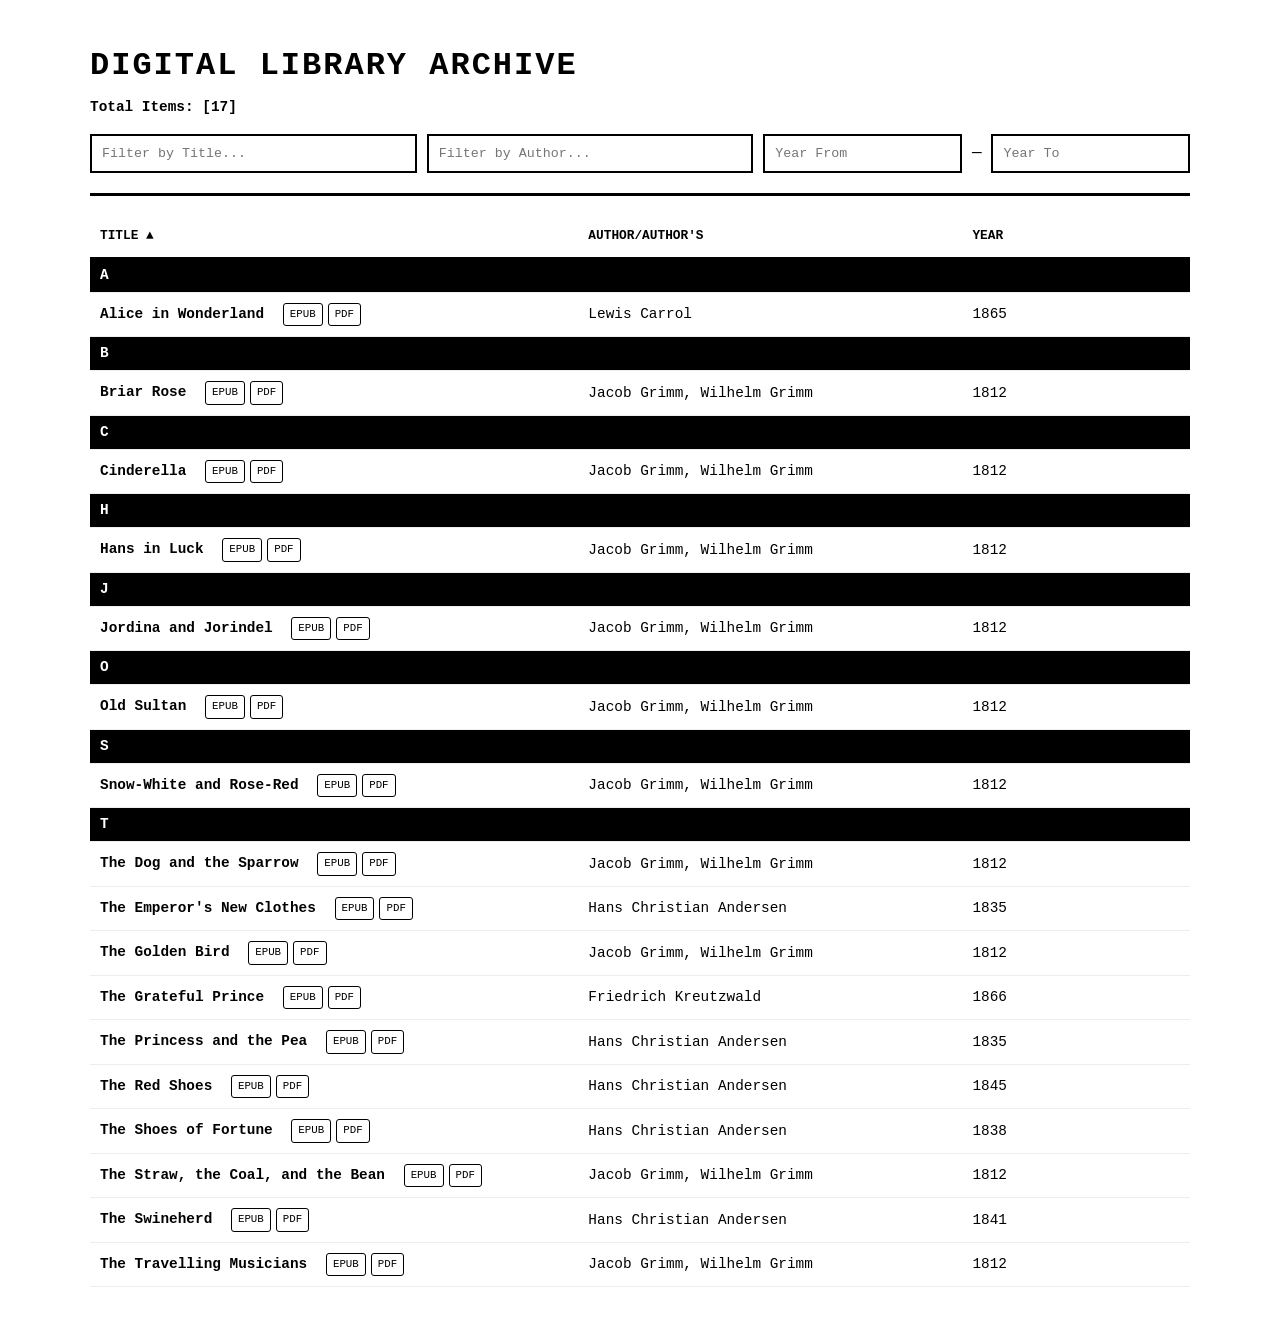
==== index.html @ 60c8f0a9 "Another fix." ====
<!DOCTYPE html>
<html lang="en">
<head>
    <meta charset="UTF-8">
    <meta name="viewport" content="width=device-width, initial-scale=1.0">
    <title>Digital Library Archive</title>
    <link rel="manifest" href="manifest.json">
    <style>
        :root { --bg: #ffffff; --text: #000000; --accent: #f4f4f4; }
        body { background: var(--bg); color: var(--text); font-family: "Courier New", Courier, monospace; margin: 20px auto; max-width: 1100px; padding: 20px; line-height: 1.6; }
        
        .header { border-bottom: 3px solid #000; padding-bottom: 20px; margin-bottom: 20px; }
        h1 { margin: 0; text-transform: uppercase; letter-spacing: 2px; }
        .stats { font-weight: bold; margin-top: 5px; font-size: 0.9em; }

        .search-panel { display: flex; flex-wrap: wrap; gap: 10px; margin-top: 15px; }
        .search-panel input { padding: 10px; border: 2px solid #000; font-family: inherit; outline: none; flex: 1 1 200px; box-sizing: border-box; }
        .year-range { display: flex; align-items: center; gap: 10px; flex: 1 1 300px; }
        .year-range input { min-width: 80px; flex: 1; }

        .table-container { width: 100%; overflow-x: auto; margin-top: 20px; }
        table { width: 100%; min-width: 600px; border-collapse: collapse; table-layout: fixed; }
        th { text-align: left; border-bottom: 2px solid #000; padding: 10px; font-size: 0.8em; background: #fff; position: sticky; top: 0; user-select: none; }
        td { padding: 10px; border-bottom: 1px solid #eee; font-size: 0.9em; overflow: hidden; text-overflow: ellipsis; white-space: nowrap; }
        
        .col-title  { width: 45%; cursor: pointer; }
        .col-author { width: 35%; }
        .col-year   { width: 20%; cursor: pointer; }

        .col-title:hover, .col-year:hover { background: #f0f0f0; }
        .letter-divider { background: #000; color: #fff; padding: 5px 10px; font-weight: bold; }
        a { color: #000; text-decoration: none; font-weight: bold; }
        a:hover { background: #000; color: #fff; }

        .format-links { display: inline-flex; gap: 5px; margin-left: 10px; vertical-align: middle; }
        .format-links a { font-size: 0.75em; padding: 2px 6px; border: 1px solid #000; border-radius: 3px; font-weight: normal; color: #000; text-decoration: none; }
        .format-links a:hover { background: #000; color: #fff; }

        @media (max-width: 600px) {
            .search-panel { flex-direction: column; }
            .year-range { width: 100%; }
            body { padding: 10px; }
        }
    </style>
</head>
<body>

    <div class="header">
        <h1>Digital Library Archive</h1>
        <div class="stats">Total Items: [<span id="book-count">0</span>]</div>
        
        <div class="search-panel">
            <input type="search" id="searchTitle"  oninput="debounceSearch()" placeholder="Filter by Title...">
            <input type="search" id="searchAuthor" oninput="debounceSearch()" placeholder="Filter by Author...">
            <div class="year-range">
                <input type="text" id="yearFrom" oninput="debounceSearch()" placeholder="Year From">
                <span>—</span>
                <input type="text" id="yearTo"   oninput="debounceSearch()" placeholder="Year To">
            </div>
        </div>
    </div>

    <div class="table-container">
        <table>
            <thead>
                <tr>
                    <th class="col-title"  id="th-title" onclick="sortBy('title')">TITLE</th>
                    <th class="col-author">AUTHOR/AUTHOR'S</th>
                    <th class="col-year"   id="th-year"  onclick="sortBy('year')">YEAR</th>
                </tr>
            </thead>
            <tbody id="library-body"></tbody>
        </table>
    </div>

    <script>
        let archiveData   = [];
        let currentSort   = '';
        let sortAscending = true;
        let searchTimeout = null;
        const DOM = {};

        window.addEventListener('DOMContentLoaded', () => {
            DOM.searchTitle  = document.getElementById('searchTitle');
            DOM.searchAuthor = document.getElementById('searchAuthor');
            DOM.yearFrom     = document.getElementById('yearFrom');
            DOM.yearTo       = document.getElementById('yearTo');
            DOM.tbody        = document.getElementById('library-body');
            DOM.countStr     = document.getElementById('book-count');
            DOM.titleHeader  = document.getElementById('th-title');
            DOM.yearHeader   = document.getElementById('th-year');
        });

        function parseYear(yearStr) {
            if (!yearStr || yearStr === 'N/A') return 999999;
            const isBC = yearStr.toUpperCase().includes('BC');
            const num  = parseInt(yearStr.replace(/[^0-9]/g, ''));
            if (isNaN(num)) return 999999;
            return isBC ? -num : num;
        }

        function debounceSearch() {
            clearTimeout(searchTimeout);
            searchTimeout = setTimeout(render, 300);
        }

        function updateHeaders() {
            DOM.titleHeader.innerText = 'TITLE';
            DOM.yearHeader.innerText  = 'YEAR';
            const arrow = sortAscending ? ' ▲' : ' ▼';
            if (currentSort === 'title') DOM.titleHeader.innerText = 'TITLE' + arrow;
            if (currentSort === 'year')  DOM.yearHeader.innerText  = 'YEAR'  + arrow;
        }

        function sortBy(field) {
            if (currentSort === field) sortAscending = !sortAscending;
            else { currentSort = field; sortAscending = true; }
            archiveData.sort((a, b) => {
                if (field === 'year') {
                    if (a._yNum === 999999) return 1;
                    if (b._yNum === 999999) return -1;
                    return sortAscending ? a._yNum - b._yNum : b._yNum - a._yNum;
                }
                if (a._tUpper < b._tUpper) return sortAscending ? -1 : 1;
                if (a._tUpper > b._tUpper) return sortAscending ?  1 : -1;
                return 0;
            });
            updateHeaders();
            render();
        }

        function render() {
            const titleTerm  = DOM.searchTitle.value.toUpperCase();
            const authorTerm = DOM.searchAuthor.value.toUpperCase();
            const yearFromStr = DOM.yearFrom.value.trim();
            const yearToStr   = DOM.yearTo.value.trim();
            const minYear = yearFromStr ? parseYear(yearFromStr) : -999999;
            const maxYear = yearToStr   ? parseYear(yearToStr)   :  999999;

            const isFiltering  = titleTerm || authorTerm || yearFromStr || yearToStr;
            const showDividers = currentSort === 'title' && sortAscending && !isFiltering;

            let htmlRows = [], count = 0, currentLetter = '';

            archiveData.forEach(book => {
                if (!book._tUpper.includes(titleTerm))  return;
                if (!book._aUpper.includes(authorTerm)) return;
                const inYear = (!yearFromStr && !yearToStr) || (book._yNum >= minYear && book._yNum <= maxYear);
                if (!inYear) return;

                if (showDividers) {
                    const ch = book._tUpper[0];
                    if (ch !== currentLetter) {
                        currentLetter = ch;
                        htmlRows.push(`<tr><td colspan="3" class="letter-divider">${ch}</td></tr>`);
                    }
                }

                // EPUB is always the primary link — no PDF in the new pipeline
                const epubLink = book.epub
                    ? `reader.html?file=${encodeURIComponent('books/' + book.base + '.epub')}`
                    : null;

                const titleHref = epubLink || '#';

                // Format buttons: EPUB reader + RTF download
                let linksHtml = '<span class="format-links">';
                if (book.epub) linksHtml += `<a href="${epubLink}">EPUB</a>`;
                if (book.rtf)  linksHtml += `<a href="books/${encodeURIComponent(book.base + '.rtf')}" download>RTF</a>`;
                // Legacy PDF support (old entries in data.js)
                if (book.pdf && !book.rtf) linksHtml += `<a href="books/${encodeURIComponent(book.base + '.pdf')}" target="_blank">PDF</a>`;
                linksHtml += '</span>';

                htmlRows.push(`<tr>
                    <td><a href="${titleHref}">${book.t}</a> ${linksHtml}</td>
                    <td>${book.a}</td>
                    <td>${book.y}</td>
                </tr>`);
                count++;
            });

            if (count === 0) {
                htmlRows.push(`<tr><td colspan="3" style="text-align:center;padding:30px;font-style:italic;">No matches found in the archive.</td></tr>`);
            }
            DOM.tbody.innerHTML  = htmlRows.join('');
            DOM.countStr.innerText = count;
        }

        function loadData() {
            const script  = document.createElement('script');
            script.src    = 'data.js?v=' + Date.now();
            script.onload = () => {
                archiveData.forEach(book => {
                    book._tUpper = (book.t || '').toUpperCase();
                    book._aUpper = (book.a || '').toUpperCase();
                    book._yNum   = parseYear(book.y);
                });
                sortBy('title');
            };
            document.head.appendChild(script);
        }

        // Register PWA service worker
        if ('serviceWorker' in navigator) navigator.serviceWorker.register('/sw.js').catch(() => {});

        window.onload = loadData;
    </script>
</body>
</html>
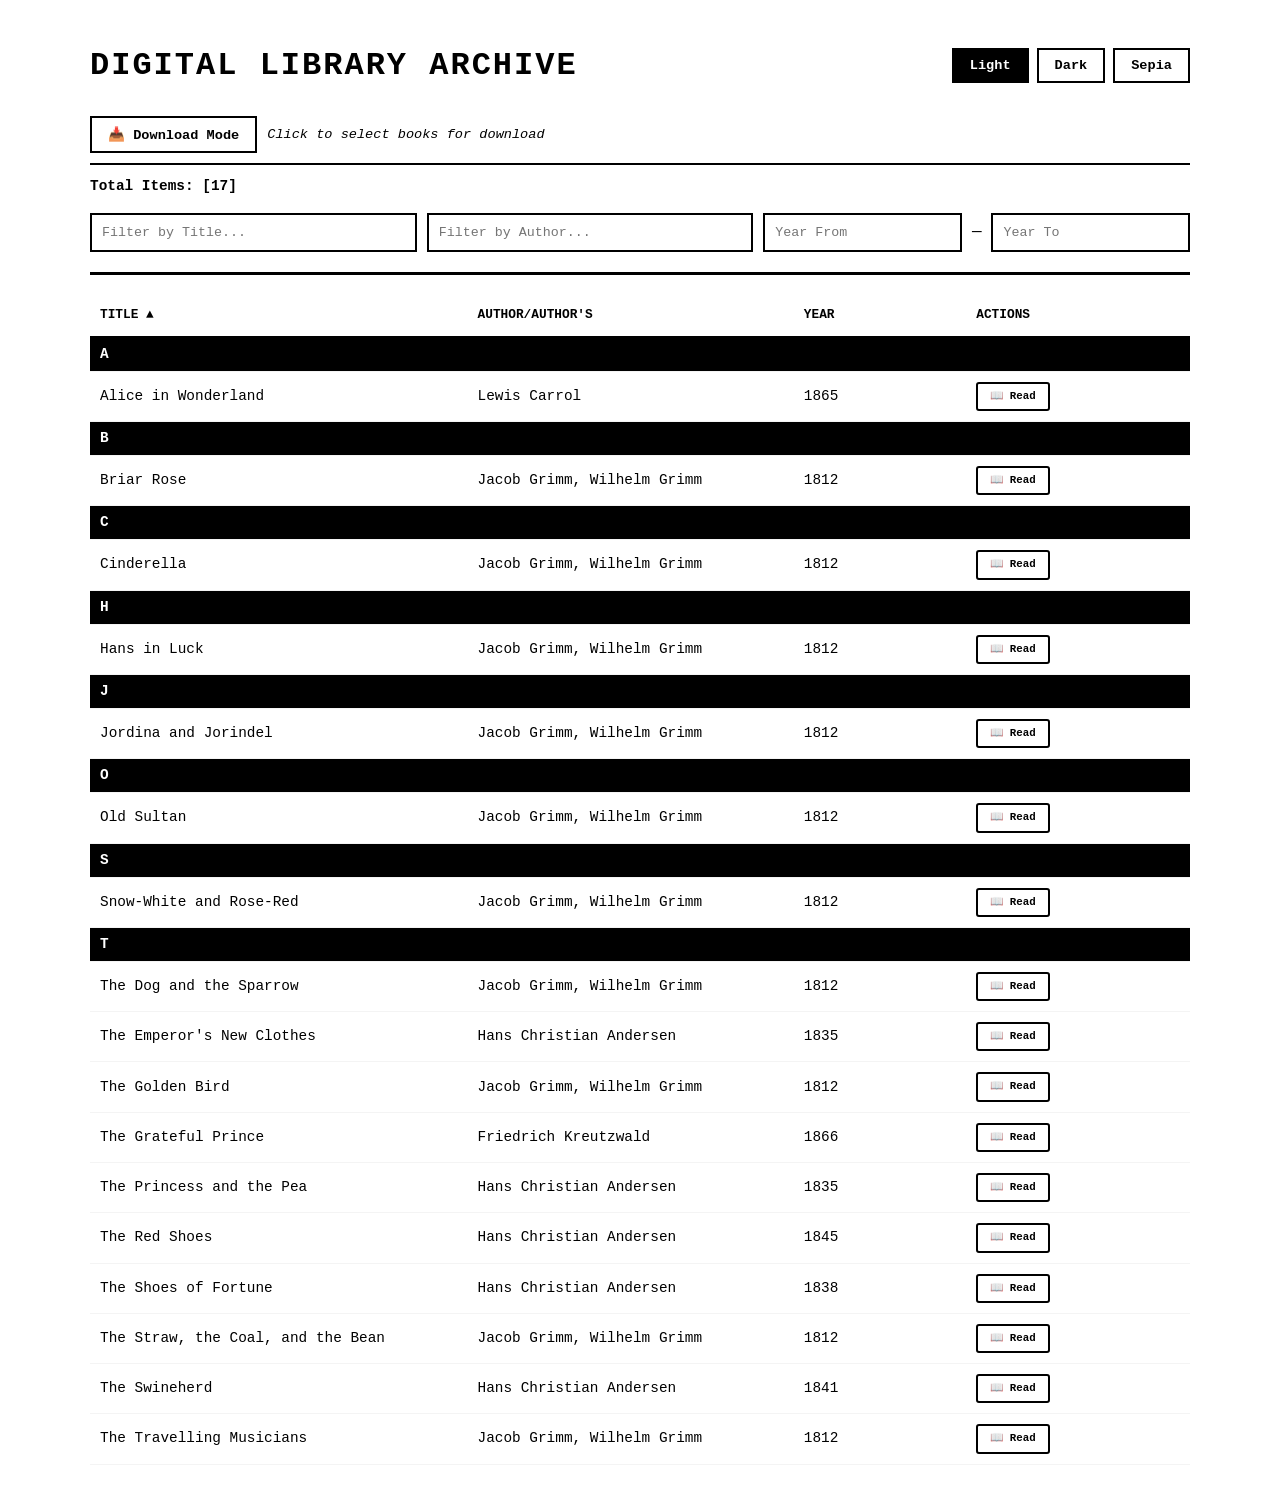
==== commit 54e7fc03: "Add files via upload" ====
--- a/index.html
+++ b/index.html
@@ -6,56 +6,308 @@
     <title>Digital Library Archive</title>
     <link rel="manifest" href="manifest.json">
     <style>
-        :root { --bg: #ffffff; --text: #000000; --accent: #f4f4f4; }
-        body { background: var(--bg); color: var(--text); font-family: "Courier New", Courier, monospace; margin: 20px auto; max-width: 1100px; padding: 20px; line-height: 1.6; }
+        :root {
+            --bg: #ffffff;
+            --text: #000000;
+            --accent: #f4f4f4;
+            --border: #000000;
+            --hover-bg: #000000;
+            --hover-text: #ffffff;
+        }
+
+        [data-theme="dark"] {
+            --bg: #1a1a1a;
+            --text: #e0e0e0;
+            --accent: #2a2a2a;
+            --border: #444444;
+            --hover-bg: #e0e0e0;
+            --hover-text: #1a1a1a;
+        }
+
+        [data-theme="sepia"] {
+            --bg: #f4ecd8;
+            --text: #5c4a3a;
+            --accent: #e8dcc0;
+            --border: #8b7355;
+            --hover-bg: #5c4a3a;
+            --hover-text: #f4ecd8;
+        }
+
+        body {
+            background: var(--bg);
+            color: var(--text);
+            font-family: "Courier New", Courier, monospace;
+            margin: 20px auto;
+            max-width: 1100px;
+            padding: 20px;
+            line-height: 1.6;
+            transition: background 0.3s, color 0.3s;
+        }
         
-        .header { border-bottom: 3px solid #000; padding-bottom: 20px; margin-bottom: 20px; }
-        h1 { margin: 0; text-transform: uppercase; letter-spacing: 2px; }
-        .stats { font-weight: bold; margin-top: 5px; font-size: 0.9em; }
-
-        .search-panel { display: flex; flex-wrap: wrap; gap: 10px; margin-top: 15px; }
-        .search-panel input { padding: 10px; border: 2px solid #000; font-family: inherit; outline: none; flex: 1 1 200px; box-sizing: border-box; }
-        .year-range { display: flex; align-items: center; gap: 10px; flex: 1 1 300px; }
-        .year-range input { min-width: 80px; flex: 1; }
-
-        .table-container { width: 100%; overflow-x: auto; margin-top: 20px; }
-        table { width: 100%; min-width: 600px; border-collapse: collapse; table-layout: fixed; }
-        th { text-align: left; border-bottom: 2px solid #000; padding: 10px; font-size: 0.8em; background: #fff; position: sticky; top: 0; user-select: none; }
-        td { padding: 10px; border-bottom: 1px solid #eee; font-size: 0.9em; overflow: hidden; text-overflow: ellipsis; white-space: nowrap; }
+        .header {
+            border-bottom: 3px solid var(--border);
+            padding-bottom: 20px;
+            margin-bottom: 20px;
+        }
+
+        .header-top {
+            display: flex;
+            justify-content: space-between;
+            align-items: center;
+            flex-wrap: wrap;
+            gap: 15px;
+            margin-bottom: 15px;
+        }
+
+        h1 {
+            margin: 0;
+            text-transform: uppercase;
+            letter-spacing: 2px;
+        }
+
+        .theme-buttons {
+            display: flex;
+            gap: 8px;
+        }
+
+        .theme-btn {
+            padding: 8px 16px;
+            border: 2px solid var(--border);
+            background: var(--bg);
+            color: var(--text);
+            font-family: inherit;
+            cursor: pointer;
+            font-size: 0.85em;
+            font-weight: bold;
+            transition: all 0.2s;
+        }
+
+        .theme-btn:hover, .theme-btn.active {
+            background: var(--hover-bg);
+            color: var(--hover-text);
+        }
+
+        .download-section {
+            display: flex;
+            align-items: center;
+            gap: 10px;
+            padding: 10px 0;
+            border-bottom: 2px solid var(--border);
+            margin-bottom: 10px;
+        }
+
+        .download-btn {
+            padding: 8px 16px;
+            border: 2px solid var(--border);
+            background: var(--bg);
+            color: var(--text);
+            font-family: inherit;
+            cursor: pointer;
+            font-size: 0.85em;
+            font-weight: bold;
+            transition: all 0.2s;
+        }
+
+        .download-btn:hover {
+            background: var(--hover-bg);
+            color: var(--hover-text);
+        }
+
+        .download-btn.selected {
+            background: var(--hover-bg);
+            color: var(--hover-text);
+        }
+
+        .download-info {
+            font-size: 0.85em;
+            font-style: italic;
+        }
+
+        .stats {
+            font-weight: bold;
+            margin-top: 5px;
+            font-size: 0.9em;
+        }
+
+        .search-panel {
+            display: flex;
+            flex-wrap: wrap;
+            gap: 10px;
+            margin-top: 15px;
+        }
+
+        .search-panel input {
+            padding: 10px;
+            border: 2px solid var(--border);
+            background: var(--bg);
+            color: var(--text);
+            font-family: inherit;
+            outline: none;
+            flex: 1 1 200px;
+            box-sizing: border-box;
+        }
+
+        .year-range {
+            display: flex;
+            align-items: center;
+            gap: 10px;
+            flex: 1 1 300px;
+        }
+
+        .year-range input {
+            min-width: 80px;
+            flex: 1;
+        }
+
+        .table-container {
+            width: 100%;
+            overflow-x: auto;
+            margin-top: 20px;
+        }
+
+        table {
+            width: 100%;
+            min-width: 700px;
+            border-collapse: collapse;
+            table-layout: fixed;
+        }
+
+        th {
+            text-align: left;
+            border-bottom: 2px solid var(--border);
+            padding: 10px;
+            font-size: 0.8em;
+            background: var(--bg);
+            position: sticky;
+            top: 0;
+            user-select: none;
+        }
+
+        td {
+            padding: 10px;
+            border-bottom: 1px solid var(--accent);
+            font-size: 0.9em;
+        }
         
-        .col-title  { width: 45%; cursor: pointer; }
-        .col-author { width: 35%; }
-        .col-year   { width: 20%; cursor: pointer; }
-
-        .col-title:hover, .col-year:hover { background: #f0f0f0; }
-        .letter-divider { background: #000; color: #fff; padding: 5px 10px; font-weight: bold; }
-        a { color: #000; text-decoration: none; font-weight: bold; }
-        a:hover { background: #000; color: #fff; }
-
-        .format-links { display: inline-flex; gap: 5px; margin-left: 10px; vertical-align: middle; }
-        .format-links a { font-size: 0.75em; padding: 2px 6px; border: 1px solid #000; border-radius: 3px; font-weight: normal; color: #000; text-decoration: none; }
-        .format-links a:hover { background: #000; color: #fff; }
+        .col-title {
+            width: 35%;
+            cursor: pointer;
+        }
+
+        .col-author {
+            width: 30%;
+        }
+
+        .col-year {
+            width: 15%;
+            cursor: pointer;
+        }
+
+        .col-actions {
+            width: 20%;
+            text-align: left;
+        }
+
+        .col-title:hover, .col-year:hover {
+            background: var(--accent);
+        }
+
+        .letter-divider {
+            background: var(--hover-bg);
+            color: var(--hover-text);
+            padding: 5px 10px;
+            font-weight: bold;
+        }
+
+        .title-text {
+            color: var(--text);
+            text-decoration: none;
+            font-weight: normal;
+        }
+
+        .action-buttons {
+            display: flex;
+            gap: 6px;
+            flex-wrap: wrap;
+        }
+
+        .action-btn {
+            display: inline-block;
+            font-size: 0.75em;
+            padding: 4px 12px;
+            border: 1px solid var(--border);
+            border-radius: 3px;
+            font-weight: bold;
+            color: var(--text);
+            text-decoration: none;
+            transition: all 0.2s;
+            background: var(--bg);
+            white-space: nowrap;
+        }
+
+        .action-btn:hover {
+            background: var(--hover-bg);
+            color: var(--hover-text);
+        }
+
+        .action-btn.read {
+            border-width: 2px;
+        }
+
+        .action-btn.selected {
+            background: var(--hover-bg);
+            color: var(--hover-text);
+        }
 
         @media (max-width: 600px) {
-            .search-panel { flex-direction: column; }
-            .year-range { width: 100%; }
-            body { padding: 10px; }
+            .search-panel {
+                flex-direction: column;
+            }
+            .year-range {
+                width: 100%;
+            }
+            body {
+                padding: 10px;
+            }
+            .header-top {
+                flex-direction: column;
+                align-items: flex-start;
+            }
+            .download-section {
+                flex-direction: column;
+                align-items: flex-start;
+            }
         }
     </style>
 </head>
 <body>
 
     <div class="header">
-        <h1>Digital Library Archive</h1>
+        <div class="header-top">
+            <h1>Digital Library Archive</h1>
+            <div class="theme-buttons">
+                <button class="theme-btn active" onclick="setTheme('light')">Light</button>
+                <button class="theme-btn" onclick="setTheme('dark')">Dark</button>
+                <button class="theme-btn" onclick="setTheme('sepia')">Sepia</button>
+            </div>
+        </div>
+
+        <div class="download-section">
+            <button class="download-btn" id="downloadBtn" onclick="toggleDownloadMode()">
+                📥 Download Mode
+            </button>
+            <span class="download-info" id="downloadInfo">Click to select books for download</span>
+        </div>
+
         <div class="stats">Total Items: [<span id="book-count">0</span>]</div>
         
         <div class="search-panel">
-            <input type="search" id="searchTitle"  oninput="debounceSearch()" placeholder="Filter by Title...">
+            <input type="search" id="searchTitle" oninput="debounceSearch()" placeholder="Filter by Title...">
             <input type="search" id="searchAuthor" oninput="debounceSearch()" placeholder="Filter by Author...">
             <div class="year-range">
                 <input type="text" id="yearFrom" oninput="debounceSearch()" placeholder="Year From">
                 <span>—</span>
-                <input type="text" id="yearTo"   oninput="debounceSearch()" placeholder="Year To">
+                <input type="text" id="yearTo" oninput="debounceSearch()" placeholder="Year To">
             </div>
         </div>
     </div>
@@ -64,9 +316,10 @@
         <table>
             <thead>
                 <tr>
-                    <th class="col-title"  id="th-title" onclick="sortBy('title')">TITLE</th>
+                    <th class="col-title" id="th-title" onclick="sortBy('title')">TITLE</th>
                     <th class="col-author">AUTHOR/AUTHOR'S</th>
-                    <th class="col-year"   id="th-year"  onclick="sortBy('year')">YEAR</th>
+                    <th class="col-year" id="th-year" onclick="sortBy('year')">YEAR</th>
+                    <th class="col-actions">ACTIONS</th>
                 </tr>
             </thead>
             <tbody id="library-body"></tbody>
@@ -74,27 +327,91 @@
     </div>
 
     <script>
-        let archiveData   = [];
-        let currentSort   = '';
+        let archiveData = [];
+        let currentSort = '';
         let sortAscending = true;
         let searchTimeout = null;
+        let downloadMode = false;
+        let selectedBooks = new Set();
         const DOM = {};
 
+        // Theme management
+        function setTheme(theme) {
+            document.documentElement.setAttribute('data-theme', theme);
+            localStorage.setItem('theme', theme);
+            
+            document.querySelectorAll('.theme-btn').forEach(btn => {
+                btn.classList.remove('active');
+            });
+            event.target.classList.add('active');
+        }
+
+        function loadTheme() {
+            const savedTheme = localStorage.getItem('theme') || 'light';
+            document.documentElement.setAttribute('data-theme', savedTheme);
+            
+            document.querySelectorAll('.theme-btn').forEach(btn => {
+                const btnTheme = btn.textContent.toLowerCase();
+                if (btnTheme === savedTheme) {
+                    btn.classList.add('active');
+                } else {
+                    btn.classList.remove('active');
+                }
+            });
+        }
+
+        // Download mode toggle
+        function toggleDownloadMode() {
+            downloadMode = !downloadMode;
+            const btn = document.getElementById('downloadBtn');
+            const info = document.getElementById('downloadInfo');
+            
+            if (downloadMode) {
+                btn.classList.add('selected');
+                info.textContent = `${selectedBooks.size} book(s) selected - Click RTF buttons to select`;
+            } else {
+                btn.classList.remove('selected');
+                info.textContent = 'Click to select books for download';
+                selectedBooks.clear();
+                render();
+            }
+        }
+
+        function toggleBookSelection(base, event) {
+            if (!downloadMode) return;
+            
+            event.preventDefault();
+            
+            if (selectedBooks.has(base)) {
+                selectedBooks.delete(base);
+            } else {
+                selectedBooks.add(base);
+            }
+            
+            const info = document.getElementById('downloadInfo');
+            info.textContent = `${selectedBooks.size} book(s) selected - Click RTF buttons to select`;
+            
+            // Update button appearance
+            event.target.classList.toggle('selected');
+        }
+
         window.addEventListener('DOMContentLoaded', () => {
-            DOM.searchTitle  = document.getElementById('searchTitle');
+            DOM.searchTitle = document.getElementById('searchTitle');
             DOM.searchAuthor = document.getElementById('searchAuthor');
-            DOM.yearFrom     = document.getElementById('yearFrom');
-            DOM.yearTo       = document.getElementById('yearTo');
-            DOM.tbody        = document.getElementById('library-body');
-            DOM.countStr     = document.getElementById('book-count');
-            DOM.titleHeader  = document.getElementById('th-title');
-            DOM.yearHeader   = document.getElementById('th-year');
+            DOM.yearFrom = document.getElementById('yearFrom');
+            DOM.yearTo = document.getElementById('yearTo');
+            DOM.tbody = document.getElementById('library-body');
+            DOM.countStr = document.getElementById('book-count');
+            DOM.titleHeader = document.getElementById('th-title');
+            DOM.yearHeader = document.getElementById('th-year');
+            
+            loadTheme();
         });
 
         function parseYear(yearStr) {
             if (!yearStr || yearStr === 'N/A') return 999999;
             const isBC = yearStr.toUpperCase().includes('BC');
-            const num  = parseInt(yearStr.replace(/[^0-9]/g, ''));
+            const num = parseInt(yearStr.replace(/[^0-9]/g, ''));
             if (isNaN(num)) return 999999;
             return isBC ? -num : num;
         }
@@ -106,10 +423,10 @@
 
         function updateHeaders() {
             DOM.titleHeader.innerText = 'TITLE';
-            DOM.yearHeader.innerText  = 'YEAR';
+            DOM.yearHeader.innerText = 'YEAR';
             const arrow = sortAscending ? ' ▲' : ' ▼';
             if (currentSort === 'title') DOM.titleHeader.innerText = 'TITLE' + arrow;
-            if (currentSort === 'year')  DOM.yearHeader.innerText  = 'YEAR'  + arrow;
+            if (currentSort === 'year') DOM.yearHeader.innerText = 'YEAR' + arrow;
         }
 
         function sortBy(field) {
@@ -122,7 +439,7 @@
                     return sortAscending ? a._yNum - b._yNum : b._yNum - a._yNum;
                 }
                 if (a._tUpper < b._tUpper) return sortAscending ? -1 : 1;
-                if (a._tUpper > b._tUpper) return sortAscending ?  1 : -1;
+                if (a._tUpper > b._tUpper) return sortAscending ? 1 : -1;
                 return 0;
             });
             updateHeaders();
@@ -130,20 +447,20 @@
         }
 
         function render() {
-            const titleTerm  = DOM.searchTitle.value.toUpperCase();
+            const titleTerm = DOM.searchTitle.value.toUpperCase();
             const authorTerm = DOM.searchAuthor.value.toUpperCase();
             const yearFromStr = DOM.yearFrom.value.trim();
-            const yearToStr   = DOM.yearTo.value.trim();
+            const yearToStr = DOM.yearTo.value.trim();
             const minYear = yearFromStr ? parseYear(yearFromStr) : -999999;
-            const maxYear = yearToStr   ? parseYear(yearToStr)   :  999999;
-
-            const isFiltering  = titleTerm || authorTerm || yearFromStr || yearToStr;
+            const maxYear = yearToStr ? parseYear(yearToStr) : 999999;
+
+            const isFiltering = titleTerm || authorTerm || yearFromStr || yearToStr;
             const showDividers = currentSort === 'title' && sortAscending && !isFiltering;
 
             let htmlRows = [], count = 0, currentLetter = '';
 
             archiveData.forEach(book => {
-                if (!book._tUpper.includes(titleTerm))  return;
+                if (!book._tUpper.includes(titleTerm)) return;
                 if (!book._aUpper.includes(authorTerm)) return;
                 const inYear = (!yearFromStr && !yearToStr) || (book._yNum >= minYear && book._yNum <= maxYear);
                 if (!inYear) return;
@@ -152,55 +469,66 @@
                     const ch = book._tUpper[0];
                     if (ch !== currentLetter) {
                         currentLetter = ch;
-                        htmlRows.push(`<tr><td colspan="3" class="letter-divider">${ch}</td></tr>`);
+                        htmlRows.push(`<tr><td colspan="4" class="letter-divider">${ch}</td></tr>`);
                     }
                 }
 
-                // EPUB is always the primary link — no PDF in the new pipeline
+                // EPUB reader link
                 const epubLink = book.epub
                     ? `reader.html?file=${encodeURIComponent('books/' + book.base + '.epub')}`
                     : null;
 
-                const titleHref = epubLink || '#';
-
-                // Format buttons: EPUB reader + RTF download
-                let linksHtml = '<span class="format-links">';
-                if (book.epub) linksHtml += `<a href="${epubLink}">EPUB</a>`;
-                if (book.rtf)  linksHtml += `<a href="books/${encodeURIComponent(book.base + '.rtf')}" download>RTF</a>`;
-                // Legacy PDF support (old entries in data.js)
-                if (book.pdf && !book.rtf) linksHtml += `<a href="books/${encodeURIComponent(book.base + '.pdf')}" target="_blank">PDF</a>`;
-                linksHtml += '</span>';
+                // Action buttons
+                let actionsHtml = '<div class="action-buttons">';
+                
+                // Read button
+                if (epubLink) {
+                    actionsHtml += `<a href="${epubLink}" class="action-btn read">📖 Read</a>`;
+                }
+                
+                // RTF download button
+                if (book.rtf) {
+                    const isSelected = selectedBooks.has(book.base);
+                    const selectedClass = isSelected ? ' selected' : '';
+                    if (downloadMode) {
+                        actionsHtml += `<a href="#" onclick="toggleBookSelection('${book.base}', event)" class="action-btn${selectedClass}">💾 RTF</a>`;
+                    } else {
+                        actionsHtml += `<a href="books/${encodeURIComponent(book.base + '.rtf')}" download class="action-btn">💾 RTF</a>`;
+                    }
+                }
+                
+                actionsHtml += '</div>';
 
                 htmlRows.push(`<tr>
-                    <td><a href="${titleHref}">${book.t}</a> ${linksHtml}</td>
+                    <td><span class="title-text">${book.t}</span></td>
                     <td>${book.a}</td>
                     <td>${book.y}</td>
+                    <td>${actionsHtml}</td>
                 </tr>`);
                 count++;
             });
 
             if (count === 0) {
-                htmlRows.push(`<tr><td colspan="3" style="text-align:center;padding:30px;font-style:italic;">No matches found in the archive.</td></tr>`);
-            }
-            DOM.tbody.innerHTML  = htmlRows.join('');
+                htmlRows.push(`<tr><td colspan="4" style="text-align:center;padding:30px;font-style:italic;">No matches found in the archive.</td></tr>`);
+            }
+            DOM.tbody.innerHTML = htmlRows.join('');
             DOM.countStr.innerText = count;
         }
 
         function loadData() {
-            const script  = document.createElement('script');
-            script.src    = 'data.js?v=' + Date.now();
+            const script = document.createElement('script');
+            script.src = 'data.js?v=' + Date.now();
             script.onload = () => {
                 archiveData.forEach(book => {
                     book._tUpper = (book.t || '').toUpperCase();
                     book._aUpper = (book.a || '').toUpperCase();
-                    book._yNum   = parseYear(book.y);
+                    book._yNum = parseYear(book.y);
                 });
                 sortBy('title');
             };
             document.head.appendChild(script);
         }
 
-        // Register PWA service worker
         if ('serviceWorker' in navigator) navigator.serviceWorker.register('/sw.js').catch(() => {});
 
         window.onload = loadData;
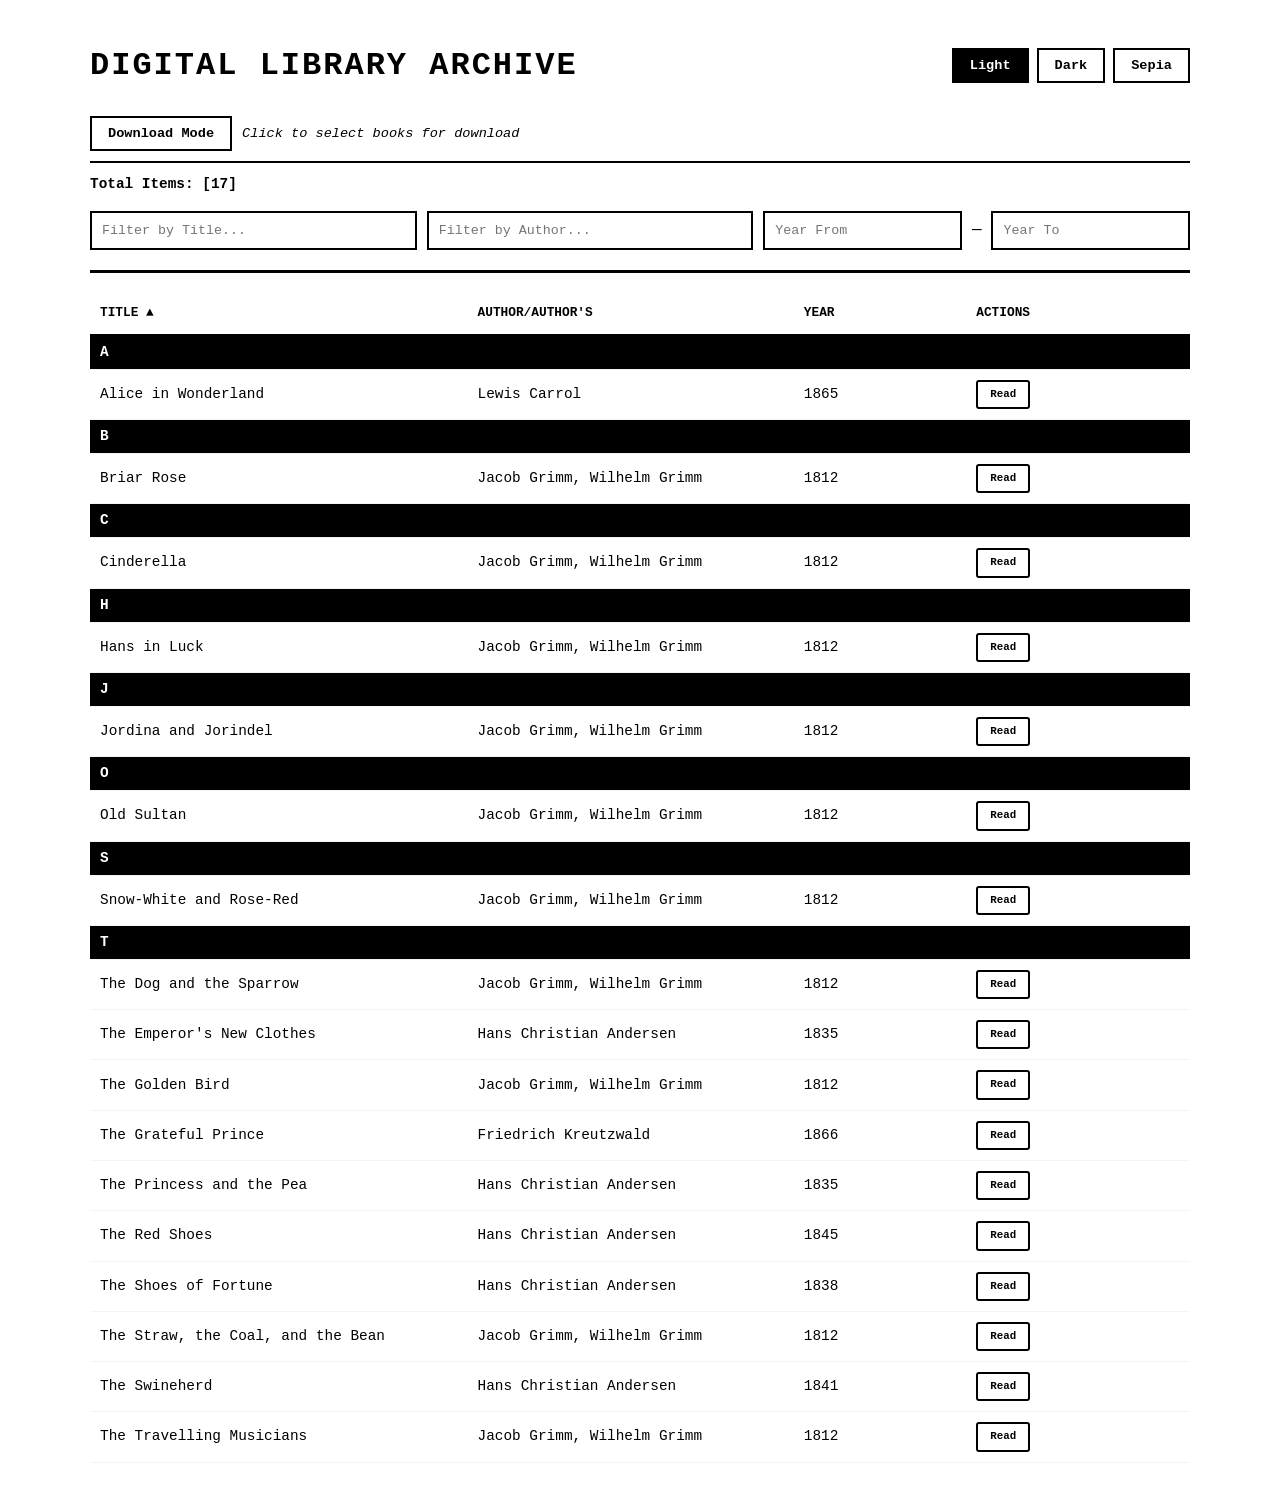
==== commit bb8cb437: "index.html fixed" ====
--- a/index.html
+++ b/index.html
@@ -94,6 +94,7 @@
             padding: 10px 0;
             border-bottom: 2px solid var(--border);
             margin-bottom: 10px;
+            flex-wrap: wrap;
         }
 
         .download-btn {
@@ -121,6 +122,47 @@
         .download-info {
             font-size: 0.85em;
             font-style: italic;
+        }
+
+        #download-actions {
+            margin-top: 10px;
+            padding: 10px;
+            border: 2px dashed var(--border);
+            display: flex;
+            flex-wrap: wrap;
+            align-items: center;
+            gap: 15px;
+        }
+
+        #download-actions button {
+            padding: 6px 12px;
+            border: 2px solid var(--border);
+            background: var(--bg);
+            color: var(--text);
+            font-family: inherit;
+            cursor: pointer;
+            font-size: 0.85em;
+            font-weight: bold;
+            transition: all 0.2s;
+        }
+
+        #download-actions button:hover {
+            background: var(--hover-bg);
+            color: var(--hover-text);
+        }
+
+        #format-selector {
+            display: flex;
+            align-items: center;
+            gap: 15px;
+            margin-left: 10px;
+        }
+
+        #format-selector label {
+            display: flex;
+            align-items: center;
+            gap: 4px;
+            cursor: pointer;
         }
 
         .stats {
@@ -243,6 +285,7 @@
             transition: all 0.2s;
             background: var(--bg);
             white-space: nowrap;
+            cursor: pointer;
         }
 
         .action-btn:hover {
@@ -294,9 +337,22 @@
 
         <div class="download-section">
             <button class="download-btn" id="downloadBtn" onclick="toggleDownloadMode()">
-                📥 Download Mode
+                Download Mode
             </button>
             <span class="download-info" id="downloadInfo">Click to select books for download</span>
+        </div>
+
+        <!-- Download actions (visible only in download mode) -->
+        <div id="download-actions" style="display: none;">
+            <span>Selected: <span id="selected-count">0</span></span>
+            <button id="download-selected-btn">Download Selected</button>
+            <button id="clear-selection-btn">Clear</button>
+            <div id="format-selector" style="display: none;">
+                <label><input type="radio" name="format" value="epub" checked> EPUB</label>
+                <label><input type="radio" name="format" value="rtf"> RTF</label>
+                <button id="start-download-btn">Download</button>
+                <button id="cancel-download-btn">Cancel</button>
+            </div>
         </div>
 
         <div class="stats">Total Items: [<span id="book-count">0</span>]</div>
@@ -322,7 +378,9 @@
                     <th class="col-actions">ACTIONS</th>
                 </tr>
             </thead>
-            <tbody id="library-body"></tbody>
+            <tbody id="library-body">
+                <tr><td colspan="4" style="text-align:center;padding:30px;font-style:italic;">Loading archive...</td></tr>
+            </tbody>
         </table>
     </div>
 
@@ -360,39 +418,114 @@
             });
         }
 
+        // Update selected count display
+        function updateSelectedCount() {
+            const countSpan = document.getElementById('selected-count');
+            if (countSpan) countSpan.textContent = selectedBooks.size;
+            
+            const info = document.getElementById('downloadInfo');
+            if (downloadMode) {
+                info.textContent = `${selectedBooks.size} book(s) selected - Use Select buttons`;
+            }
+            
+            // Show/hide download actions based on selection
+            const downloadActions = document.getElementById('download-actions');
+            if (downloadMode && downloadActions) {
+                downloadActions.style.display = 'flex';
+                // Hide format selector initially
+                document.getElementById('format-selector').style.display = 'none';
+            } else if (downloadActions) {
+                downloadActions.style.display = 'none';
+            }
+        }
+
         // Download mode toggle
         function toggleDownloadMode() {
             downloadMode = !downloadMode;
             const btn = document.getElementById('downloadBtn');
             const info = document.getElementById('downloadInfo');
+            const downloadActions = document.getElementById('download-actions');
             
             if (downloadMode) {
                 btn.classList.add('selected');
-                info.textContent = `${selectedBooks.size} book(s) selected - Click RTF buttons to select`;
+                info.textContent = `${selectedBooks.size} book(s) selected - Use Select buttons`;
+                downloadActions.style.display = 'flex';
+                // Hide format selector when entering mode
+                document.getElementById('format-selector').style.display = 'none';
             } else {
                 btn.classList.remove('selected');
                 info.textContent = 'Click to select books for download';
                 selectedBooks.clear();
-                render();
-            }
-        }
-
-        function toggleBookSelection(base, event) {
+                downloadActions.style.display = 'none';
+                render(); // re-render to remove all selected classes
+            }
+        }
+
+        // Toggle selection via the dedicated Select button
+        function toggleSelect(base, event) {
             if (!downloadMode) return;
-            
             event.preventDefault();
             
             if (selectedBooks.has(base)) {
                 selectedBooks.delete(base);
+                event.target.classList.remove('selected');
+                event.target.textContent = 'Select';
             } else {
                 selectedBooks.add(base);
-            }
-            
-            const info = document.getElementById('downloadInfo');
-            info.textContent = `${selectedBooks.size} book(s) selected - Click RTF buttons to select`;
-            
-            // Update button appearance
-            event.target.classList.toggle('selected');
+                event.target.classList.add('selected');
+                event.target.textContent = 'Selected';
+            }
+            
+            updateSelectedCount();
+        }
+
+        // Clear all selected books
+        function clearSelection() {
+            selectedBooks.clear();
+            updateSelectedCount();
+            // Re-render to reset all Select buttons
+            render();
+        }
+
+        // Show format selector
+        function showFormatSelector() {
+            if (selectedBooks.size === 0) {
+                alert('No books selected.');
+                return;
+            }
+            document.getElementById('format-selector').style.display = 'flex';
+        }
+
+        // Cancel format selection
+        function cancelDownload() {
+            document.getElementById('format-selector').style.display = 'none';
+        }
+
+        // Start download with selected format
+        function startDownload() {
+            const format = document.querySelector('input[name="format"]:checked').value;
+            const booksToDownload = Array.from(selectedBooks).map(base => 
+                archiveData.find(book => book.base === base)
+            ).filter(book => book && book[format]); // only those with the format
+
+            if (booksToDownload.length === 0) {
+                alert(`None of the selected books have ${format.toUpperCase()} format.`);
+                return;
+            }
+
+            // Trigger download for each book
+            booksToDownload.forEach(book => {
+                const url = `books/${encodeURIComponent(book.base + '.' + format)}`;
+                const a = document.createElement('a');
+                a.href = url;
+                a.download = ''; // forces download
+                document.body.appendChild(a);
+                a.click();
+                document.body.removeChild(a);
+            });
+
+            // Optionally clear selection after download
+            // clearSelection();
         }
 
         window.addEventListener('DOMContentLoaded', () => {
@@ -406,6 +539,12 @@
             DOM.yearHeader = document.getElementById('th-year');
             
             loadTheme();
+
+            // Attach event listeners for download actions
+            document.getElementById('download-selected-btn').addEventListener('click', showFormatSelector);
+            document.getElementById('clear-selection-btn').addEventListener('click', clearSelection);
+            document.getElementById('start-download-btn').addEventListener('click', startDownload);
+            document.getElementById('cancel-download-btn').addEventListener('click', cancelDownload);
         });
 
         function parseYear(yearStr) {
@@ -478,23 +617,25 @@
                     ? `reader.html?file=${encodeURIComponent('books/' + book.base + '.epub')}`
                     : null;
 
-                // Action buttons
+                // Action buttons (no emojis)
                 let actionsHtml = '<div class="action-buttons">';
                 
                 // Read button
                 if (epubLink) {
-                    actionsHtml += `<a href="${epubLink}" class="action-btn read">📖 Read</a>`;
+                    actionsHtml += `<a href="${epubLink}" class="action-btn read">Read</a>`;
                 }
                 
-                // RTF download button
+                // RTF download button (always direct download)
                 if (book.rtf) {
+                    actionsHtml += `<a href="books/${encodeURIComponent(book.base + '.rtf')}" download class="action-btn">RTF</a>`;
+                }
+
+                // Select button (only in download mode)
+                if (downloadMode) {
                     const isSelected = selectedBooks.has(book.base);
                     const selectedClass = isSelected ? ' selected' : '';
-                    if (downloadMode) {
-                        actionsHtml += `<a href="#" onclick="toggleBookSelection('${book.base}', event)" class="action-btn${selectedClass}">💾 RTF</a>`;
-                    } else {
-                        actionsHtml += `<a href="books/${encodeURIComponent(book.base + '.rtf')}" download class="action-btn">💾 RTF</a>`;
-                    }
+                    const selectText = isSelected ? 'Selected' : 'Select';
+                    actionsHtml += `<a href="#" onclick="toggleSelect('${book.base}', event)" class="action-btn${selectedClass}">${selectText}</a>`;
                 }
                 
                 actionsHtml += '</div>';
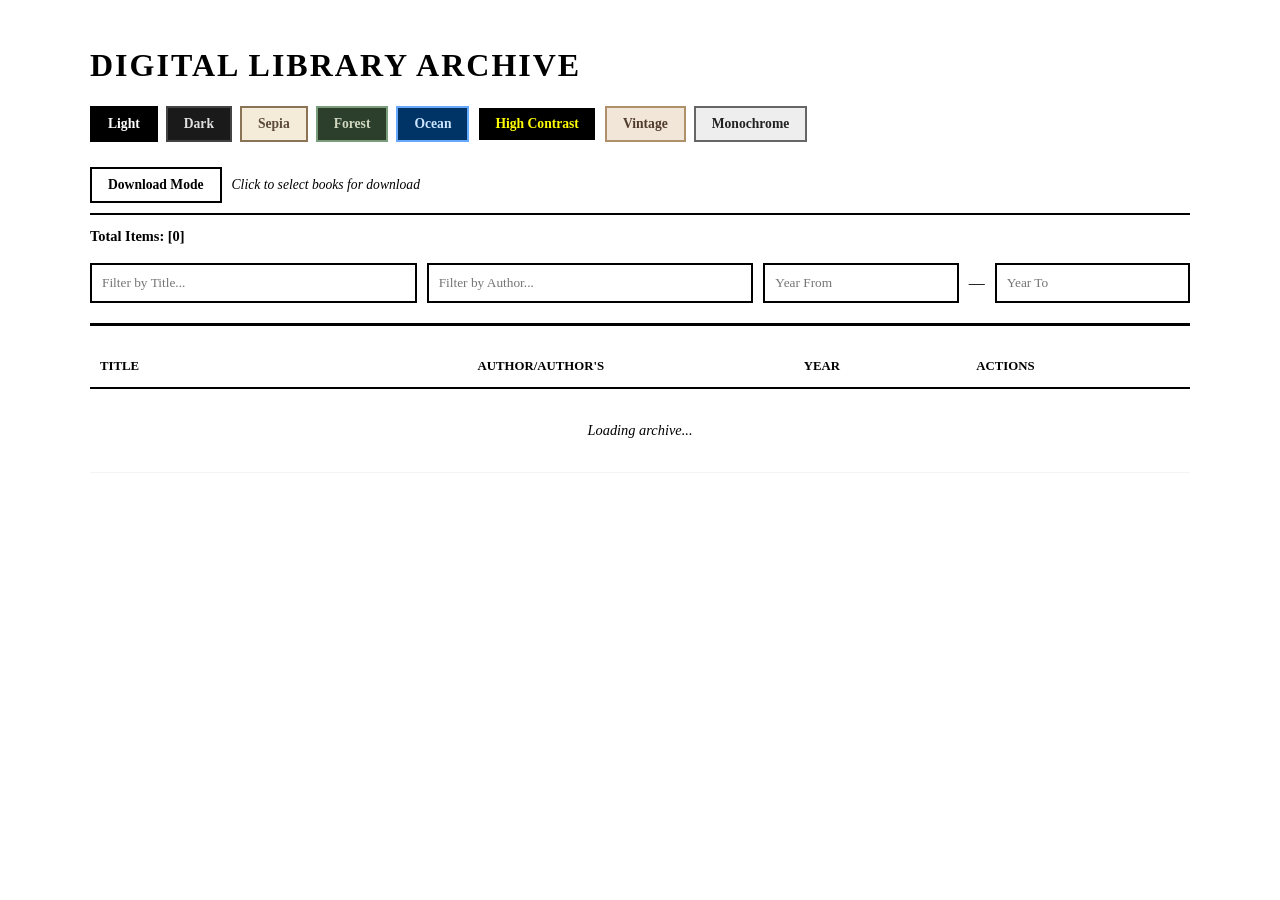
==== commit ecc4c59d: "Overhaul, self-hosted on GitHub" ====
--- a/index.html
+++ b/index.html
@@ -5,51 +5,20 @@
     <meta name="viewport" content="width=device-width, initial-scale=1.0">
     <title>Digital Library Archive</title>
     <link rel="manifest" href="manifest.json">
+    <link rel="stylesheet" href="css/themes.css">
     <style>
-        :root {
-            --bg: #ffffff;
-            --text: #000000;
-            --accent: #f4f4f4;
-            --border: #000000;
-            --hover-bg: #000000;
-            --hover-text: #ffffff;
-        }
-
-        [data-theme="dark"] {
-            --bg: #1a1a1a;
-            --text: #e0e0e0;
-            --accent: #2a2a2a;
-            --border: #444444;
-            --hover-bg: #e0e0e0;
-            --hover-text: #1a1a1a;
-        }
-
-        [data-theme="sepia"] {
-            --bg: #f4ecd8;
-            --text: #5c4a3a;
-            --accent: #e8dcc0;
-            --border: #8b7355;
-            --hover-bg: #5c4a3a;
-            --hover-text: #f4ecd8;
-        }
-
+        /* All index‑specific styles (unchanged, except :root and [data-theme] removed) */
         body {
-            background: var(--bg);
-            color: var(--text);
-            font-family: "Courier New", Courier, monospace;
             margin: 20px auto;
             max-width: 1100px;
             padding: 20px;
             line-height: 1.6;
-            transition: background 0.3s, color 0.3s;
-        }
-        
+        }
         .header {
             border-bottom: 3px solid var(--border);
             padding-bottom: 20px;
             margin-bottom: 20px;
         }
-
         .header-top {
             display: flex;
             justify-content: space-between;
@@ -58,18 +27,16 @@
             gap: 15px;
             margin-bottom: 15px;
         }
-
         h1 {
             margin: 0;
             text-transform: uppercase;
             letter-spacing: 2px;
         }
-
         .theme-buttons {
             display: flex;
+            flex-wrap: wrap;
             gap: 8px;
         }
-
         .theme-btn {
             padding: 8px 16px;
             border: 2px solid var(--border);
@@ -81,12 +48,10 @@
             font-weight: bold;
             transition: all 0.2s;
         }
-
         .theme-btn:hover, .theme-btn.active {
             background: var(--hover-bg);
             color: var(--hover-text);
         }
-
         .download-section {
             display: flex;
             align-items: center;
@@ -96,7 +61,6 @@
             margin-bottom: 10px;
             flex-wrap: wrap;
         }
-
         .download-btn {
             padding: 8px 16px;
             border: 2px solid var(--border);
@@ -108,22 +72,18 @@
             font-weight: bold;
             transition: all 0.2s;
         }
-
         .download-btn:hover {
             background: var(--hover-bg);
             color: var(--hover-text);
         }
-
         .download-btn.selected {
             background: var(--hover-bg);
             color: var(--hover-text);
         }
-
         .download-info {
             font-size: 0.85em;
             font-style: italic;
         }
-
         #download-actions {
             margin-top: 10px;
             padding: 10px;
@@ -133,7 +93,6 @@
             align-items: center;
             gap: 15px;
         }
-
         #download-actions button {
             padding: 6px 12px;
             border: 2px solid var(--border);
@@ -145,39 +104,33 @@
             font-weight: bold;
             transition: all 0.2s;
         }
-
         #download-actions button:hover {
             background: var(--hover-bg);
             color: var(--hover-text);
         }
-
         #format-selector {
             display: flex;
             align-items: center;
             gap: 15px;
             margin-left: 10px;
         }
-
         #format-selector label {
             display: flex;
             align-items: center;
             gap: 4px;
             cursor: pointer;
         }
-
         .stats {
             font-weight: bold;
             margin-top: 5px;
             font-size: 0.9em;
         }
-
         .search-panel {
             display: flex;
             flex-wrap: wrap;
             gap: 10px;
             margin-top: 15px;
         }
-
         .search-panel input {
             padding: 10px;
             border: 2px solid var(--border);
@@ -188,32 +141,27 @@
             flex: 1 1 200px;
             box-sizing: border-box;
         }
-
         .year-range {
             display: flex;
             align-items: center;
             gap: 10px;
             flex: 1 1 300px;
         }
-
         .year-range input {
             min-width: 80px;
             flex: 1;
         }
-
         .table-container {
             width: 100%;
             overflow-x: auto;
             margin-top: 20px;
         }
-
         table {
             width: 100%;
             min-width: 700px;
             border-collapse: collapse;
             table-layout: fixed;
         }
-
         th {
             text-align: left;
             border-bottom: 2px solid var(--border);
@@ -224,55 +172,45 @@
             top: 0;
             user-select: none;
         }
-
         td {
             padding: 10px;
             border-bottom: 1px solid var(--accent);
             font-size: 0.9em;
         }
-        
         .col-title {
             width: 35%;
             cursor: pointer;
         }
-
         .col-author {
             width: 30%;
         }
-
         .col-year {
             width: 15%;
             cursor: pointer;
         }
-
         .col-actions {
             width: 20%;
             text-align: left;
         }
-
         .col-title:hover, .col-year:hover {
             background: var(--accent);
         }
-
         .letter-divider {
             background: var(--hover-bg);
             color: var(--hover-text);
             padding: 5px 10px;
             font-weight: bold;
         }
-
         .title-text {
             color: var(--text);
             text-decoration: none;
             font-weight: normal;
         }
-
         .action-buttons {
             display: flex;
             gap: 6px;
             flex-wrap: wrap;
         }
-
         .action-btn {
             display: inline-block;
             font-size: 0.75em;
@@ -287,21 +225,17 @@
             white-space: nowrap;
             cursor: pointer;
         }
-
         .action-btn:hover {
             background: var(--hover-bg);
             color: var(--hover-text);
         }
-
         .action-btn.read {
             border-width: 2px;
         }
-
         .action-btn.selected {
             background: var(--hover-bg);
             color: var(--hover-text);
         }
-
         @media (max-width: 600px) {
             .search-panel {
                 flex-direction: column;
@@ -324,14 +258,18 @@
     </style>
 </head>
 <body>
-
     <div class="header">
         <div class="header-top">
             <h1>Digital Library Archive</h1>
             <div class="theme-buttons">
-                <button class="theme-btn active" onclick="setTheme('light')">Light</button>
-                <button class="theme-btn" onclick="setTheme('dark')">Dark</button>
-                <button class="theme-btn" onclick="setTheme('sepia')">Sepia</button>
+                <button class="theme-btn" data-theme="light" onclick="setTheme('light')">Light</button>
+                <button class="theme-btn" data-theme="dark" onclick="setTheme('dark')">Dark</button>
+                <button class="theme-btn" data-theme="sepia" onclick="setTheme('sepia')">Sepia</button>
+                <button class="theme-btn" data-theme="forest" onclick="setTheme('forest')">Forest</button>
+                <button class="theme-btn" data-theme="ocean" onclick="setTheme('ocean')">Ocean</button>
+                <button class="theme-btn" data-theme="highcontrast" onclick="setTheme('highcontrast')">High Contrast</button>
+                <button class="theme-btn" data-theme="vintage" onclick="setTheme('vintage')">Vintage</button>
+                <button class="theme-btn" data-theme="monochrome" onclick="setTheme('monochrome')">Monochrome</button>
             </div>
         </div>
 
@@ -342,7 +280,6 @@
             <span class="download-info" id="downloadInfo">Click to select books for download</span>
         </div>
 
-        <!-- Download actions (visible only in download mode) -->
         <div id="download-actions" style="display: none;">
             <span>Selected: <span id="selected-count">0</span></span>
             <button id="download-selected-btn">Download Selected</button>
@@ -384,295 +321,7 @@
         </table>
     </div>
 
-    <script>
-        let archiveData = [];
-        let currentSort = '';
-        let sortAscending = true;
-        let searchTimeout = null;
-        let downloadMode = false;
-        let selectedBooks = new Set();
-        const DOM = {};
-
-        // Theme management
-        function setTheme(theme) {
-            document.documentElement.setAttribute('data-theme', theme);
-            localStorage.setItem('theme', theme);
-            
-            document.querySelectorAll('.theme-btn').forEach(btn => {
-                btn.classList.remove('active');
-            });
-            event.target.classList.add('active');
-        }
-
-        function loadTheme() {
-            const savedTheme = localStorage.getItem('theme') || 'light';
-            document.documentElement.setAttribute('data-theme', savedTheme);
-            
-            document.querySelectorAll('.theme-btn').forEach(btn => {
-                const btnTheme = btn.textContent.toLowerCase();
-                if (btnTheme === savedTheme) {
-                    btn.classList.add('active');
-                } else {
-                    btn.classList.remove('active');
-                }
-            });
-        }
-
-        // Update selected count display
-        function updateSelectedCount() {
-            const countSpan = document.getElementById('selected-count');
-            if (countSpan) countSpan.textContent = selectedBooks.size;
-            
-            const info = document.getElementById('downloadInfo');
-            if (downloadMode) {
-                info.textContent = `${selectedBooks.size} book(s) selected - Use Select buttons`;
-            }
-            
-            // Show/hide download actions based on selection
-            const downloadActions = document.getElementById('download-actions');
-            if (downloadMode && downloadActions) {
-                downloadActions.style.display = 'flex';
-                // Hide format selector initially
-                document.getElementById('format-selector').style.display = 'none';
-            } else if (downloadActions) {
-                downloadActions.style.display = 'none';
-            }
-        }
-
-        // Download mode toggle
-        function toggleDownloadMode() {
-            downloadMode = !downloadMode;
-            const btn = document.getElementById('downloadBtn');
-            const info = document.getElementById('downloadInfo');
-            const downloadActions = document.getElementById('download-actions');
-            
-            if (downloadMode) {
-                btn.classList.add('selected');
-                info.textContent = `${selectedBooks.size} book(s) selected - Use Select buttons`;
-                downloadActions.style.display = 'flex';
-                // Hide format selector when entering mode
-                document.getElementById('format-selector').style.display = 'none';
-            } else {
-                btn.classList.remove('selected');
-                info.textContent = 'Click to select books for download';
-                selectedBooks.clear();
-                downloadActions.style.display = 'none';
-                render(); // re-render to remove all selected classes
-            }
-        }
-
-        // Toggle selection via the dedicated Select button
-        function toggleSelect(base, event) {
-            if (!downloadMode) return;
-            event.preventDefault();
-            
-            if (selectedBooks.has(base)) {
-                selectedBooks.delete(base);
-                event.target.classList.remove('selected');
-                event.target.textContent = 'Select';
-            } else {
-                selectedBooks.add(base);
-                event.target.classList.add('selected');
-                event.target.textContent = 'Selected';
-            }
-            
-            updateSelectedCount();
-        }
-
-        // Clear all selected books
-        function clearSelection() {
-            selectedBooks.clear();
-            updateSelectedCount();
-            // Re-render to reset all Select buttons
-            render();
-        }
-
-        // Show format selector
-        function showFormatSelector() {
-            if (selectedBooks.size === 0) {
-                alert('No books selected.');
-                return;
-            }
-            document.getElementById('format-selector').style.display = 'flex';
-        }
-
-        // Cancel format selection
-        function cancelDownload() {
-            document.getElementById('format-selector').style.display = 'none';
-        }
-
-        // Start download with selected format
-        function startDownload() {
-            const format = document.querySelector('input[name="format"]:checked').value;
-            const booksToDownload = Array.from(selectedBooks).map(base => 
-                archiveData.find(book => book.base === base)
-            ).filter(book => book && book[format]); // only those with the format
-
-            if (booksToDownload.length === 0) {
-                alert(`None of the selected books have ${format.toUpperCase()} format.`);
-                return;
-            }
-
-            // Trigger download for each book
-            booksToDownload.forEach(book => {
-                const url = `books/${encodeURIComponent(book.base + '.' + format)}`;
-                const a = document.createElement('a');
-                a.href = url;
-                a.download = ''; // forces download
-                document.body.appendChild(a);
-                a.click();
-                document.body.removeChild(a);
-            });
-
-            // Optionally clear selection after download
-            // clearSelection();
-        }
-
-        window.addEventListener('DOMContentLoaded', () => {
-            DOM.searchTitle = document.getElementById('searchTitle');
-            DOM.searchAuthor = document.getElementById('searchAuthor');
-            DOM.yearFrom = document.getElementById('yearFrom');
-            DOM.yearTo = document.getElementById('yearTo');
-            DOM.tbody = document.getElementById('library-body');
-            DOM.countStr = document.getElementById('book-count');
-            DOM.titleHeader = document.getElementById('th-title');
-            DOM.yearHeader = document.getElementById('th-year');
-            
-            loadTheme();
-
-            // Attach event listeners for download actions
-            document.getElementById('download-selected-btn').addEventListener('click', showFormatSelector);
-            document.getElementById('clear-selection-btn').addEventListener('click', clearSelection);
-            document.getElementById('start-download-btn').addEventListener('click', startDownload);
-            document.getElementById('cancel-download-btn').addEventListener('click', cancelDownload);
-        });
-
-        function parseYear(yearStr) {
-            if (!yearStr || yearStr === 'N/A') return 999999;
-            const isBC = yearStr.toUpperCase().includes('BC');
-            const num = parseInt(yearStr.replace(/[^0-9]/g, ''));
-            if (isNaN(num)) return 999999;
-            return isBC ? -num : num;
-        }
-
-        function debounceSearch() {
-            clearTimeout(searchTimeout);
-            searchTimeout = setTimeout(render, 300);
-        }
-
-        function updateHeaders() {
-            DOM.titleHeader.innerText = 'TITLE';
-            DOM.yearHeader.innerText = 'YEAR';
-            const arrow = sortAscending ? ' ▲' : ' ▼';
-            if (currentSort === 'title') DOM.titleHeader.innerText = 'TITLE' + arrow;
-            if (currentSort === 'year') DOM.yearHeader.innerText = 'YEAR' + arrow;
-        }
-
-        function sortBy(field) {
-            if (currentSort === field) sortAscending = !sortAscending;
-            else { currentSort = field; sortAscending = true; }
-            archiveData.sort((a, b) => {
-                if (field === 'year') {
-                    if (a._yNum === 999999) return 1;
-                    if (b._yNum === 999999) return -1;
-                    return sortAscending ? a._yNum - b._yNum : b._yNum - a._yNum;
-                }
-                if (a._tUpper < b._tUpper) return sortAscending ? -1 : 1;
-                if (a._tUpper > b._tUpper) return sortAscending ? 1 : -1;
-                return 0;
-            });
-            updateHeaders();
-            render();
-        }
-
-        function render() {
-            const titleTerm = DOM.searchTitle.value.toUpperCase();
-            const authorTerm = DOM.searchAuthor.value.toUpperCase();
-            const yearFromStr = DOM.yearFrom.value.trim();
-            const yearToStr = DOM.yearTo.value.trim();
-            const minYear = yearFromStr ? parseYear(yearFromStr) : -999999;
-            const maxYear = yearToStr ? parseYear(yearToStr) : 999999;
-
-            const isFiltering = titleTerm || authorTerm || yearFromStr || yearToStr;
-            const showDividers = currentSort === 'title' && sortAscending && !isFiltering;
-
-            let htmlRows = [], count = 0, currentLetter = '';
-
-            archiveData.forEach(book => {
-                if (!book._tUpper.includes(titleTerm)) return;
-                if (!book._aUpper.includes(authorTerm)) return;
-                const inYear = (!yearFromStr && !yearToStr) || (book._yNum >= minYear && book._yNum <= maxYear);
-                if (!inYear) return;
-
-                if (showDividers) {
-                    const ch = book._tUpper[0];
-                    if (ch !== currentLetter) {
-                        currentLetter = ch;
-                        htmlRows.push(`<tr><td colspan="4" class="letter-divider">${ch}</td></tr>`);
-                    }
-                }
-
-                // EPUB reader link
-                const epubLink = book.epub
-                    ? `reader.html?file=${encodeURIComponent('books/' + book.base + '.epub')}`
-                    : null;
-
-                // Action buttons (no emojis)
-                let actionsHtml = '<div class="action-buttons">';
-                
-                // Read button
-                if (epubLink) {
-                    actionsHtml += `<a href="${epubLink}" class="action-btn read">Read</a>`;
-                }
-                
-                // RTF download button (always direct download)
-                if (book.rtf) {
-                    actionsHtml += `<a href="books/${encodeURIComponent(book.base + '.rtf')}" download class="action-btn">RTF</a>`;
-                }
-
-                // Select button (only in download mode)
-                if (downloadMode) {
-                    const isSelected = selectedBooks.has(book.base);
-                    const selectedClass = isSelected ? ' selected' : '';
-                    const selectText = isSelected ? 'Selected' : 'Select';
-                    actionsHtml += `<a href="#" onclick="toggleSelect('${book.base}', event)" class="action-btn${selectedClass}">${selectText}</a>`;
-                }
-                
-                actionsHtml += '</div>';
-
-                htmlRows.push(`<tr>
-                    <td><span class="title-text">${book.t}</span></td>
-                    <td>${book.a}</td>
-                    <td>${book.y}</td>
-                    <td>${actionsHtml}</td>
-                </tr>`);
-                count++;
-            });
-
-            if (count === 0) {
-                htmlRows.push(`<tr><td colspan="4" style="text-align:center;padding:30px;font-style:italic;">No matches found in the archive.</td></tr>`);
-            }
-            DOM.tbody.innerHTML = htmlRows.join('');
-            DOM.countStr.innerText = count;
-        }
-
-        function loadData() {
-            const script = document.createElement('script');
-            script.src = 'data.js?v=' + Date.now();
-            script.onload = () => {
-                archiveData.forEach(book => {
-                    book._tUpper = (book.t || '').toUpperCase();
-                    book._aUpper = (book.a || '').toUpperCase();
-                    book._yNum = parseYear(book.y);
-                });
-                sortBy('title');
-            };
-            document.head.appendChild(script);
-        }
-
-        if ('serviceWorker' in navigator) navigator.serviceWorker.register('/sw.js').catch(() => {});
-
-        window.onload = loadData;
-    </script>
+    <script src="js/themes.js" defer></script>
+    <script src="js/index.js" defer></script>
 </body>
 </html>
--- a/css/themes.css
+++ b/css/themes.css
@@ -0,0 +1,89 @@
+/* css/themes.css – all theme definitions */
+:root {
+    --bg: #ffffff;
+    --text: #000000;
+    --accent: #f4f4f4;
+    --border: #000000;
+    --hover-bg: #000000;
+    --hover-text: #ffffff;
+    --panel: #ffffff;
+    --toolbar: #000000;
+    --toolbar-fg: #ffffff;
+}
+
+[data-theme="dark"] {
+    --bg: #1a1a1a;
+    --text: #e0e0e0;
+    --accent: #2a2a2a;
+    --border: #444444;
+    --hover-bg: #e0e0e0;
+    --hover-text: #1a1a1a;
+    --panel: #222222;
+    --toolbar: #111111;
+}
+
+[data-theme="sepia"] {
+    --bg: #f4ecd8;
+    --text: #5c4a3a;
+    --accent: #e8dcc0;
+    --border: #8b7355;
+    --hover-bg: #5c4a3a;
+    --hover-text: #f4ecd8;
+    --panel: #fdf5e6;
+    --toolbar: #5c4a3a;
+}
+
+[data-theme="forest"] {
+    --bg: #2c3e2c;
+    --text: #d0d9c0;
+    --accent: #3f5e3f;
+    --border: #7a9e7a;
+    --hover-bg: #7a9e7a;
+    --hover-text: #1f2a1f;
+    --panel: #2f4a2f;
+    --toolbar: #1f2f1f;
+}
+
+[data-theme="ocean"] {
+    --bg: #003366;
+    --text: #cce6ff;
+    --accent: #004c99;
+    --border: #66aaff;
+    --hover-bg: #66aaff;
+    --hover-text: #002244;
+    --panel: #002b5e;
+    --toolbar: #001a33;
+}
+
+[data-theme="highcontrast"] {
+    --bg: #000000;
+    --text: #ffff00;
+    --accent: #333333;
+    --border: #ffffff;
+    --hover-bg: #ffff00;
+    --hover-text: #000000;
+    --panel: #111111;
+    --toolbar: #222222;
+}
+
+[data-theme="vintage"] {
+    --bg: #f2e6d8;
+    --text: #4f3a2b;
+    --accent: #dac0a1;
+    --border: #b0906a;
+    --hover-bg: #b0906a;
+    --hover-text: #f2e6d8;
+    --panel: #efe0cf;
+    --toolbar: #8b6b4d;
+}
+
+[data-theme="monochrome"] {
+    --bg: #eeeeee;
+    --text: #222222;
+    --accent: #cccccc;
+    --border: #666666;
+    --hover-bg: #666666;
+    --hover-text: #ffffff;
+    --panel: #dddddd;
+    --toolbar: #333333;
+}
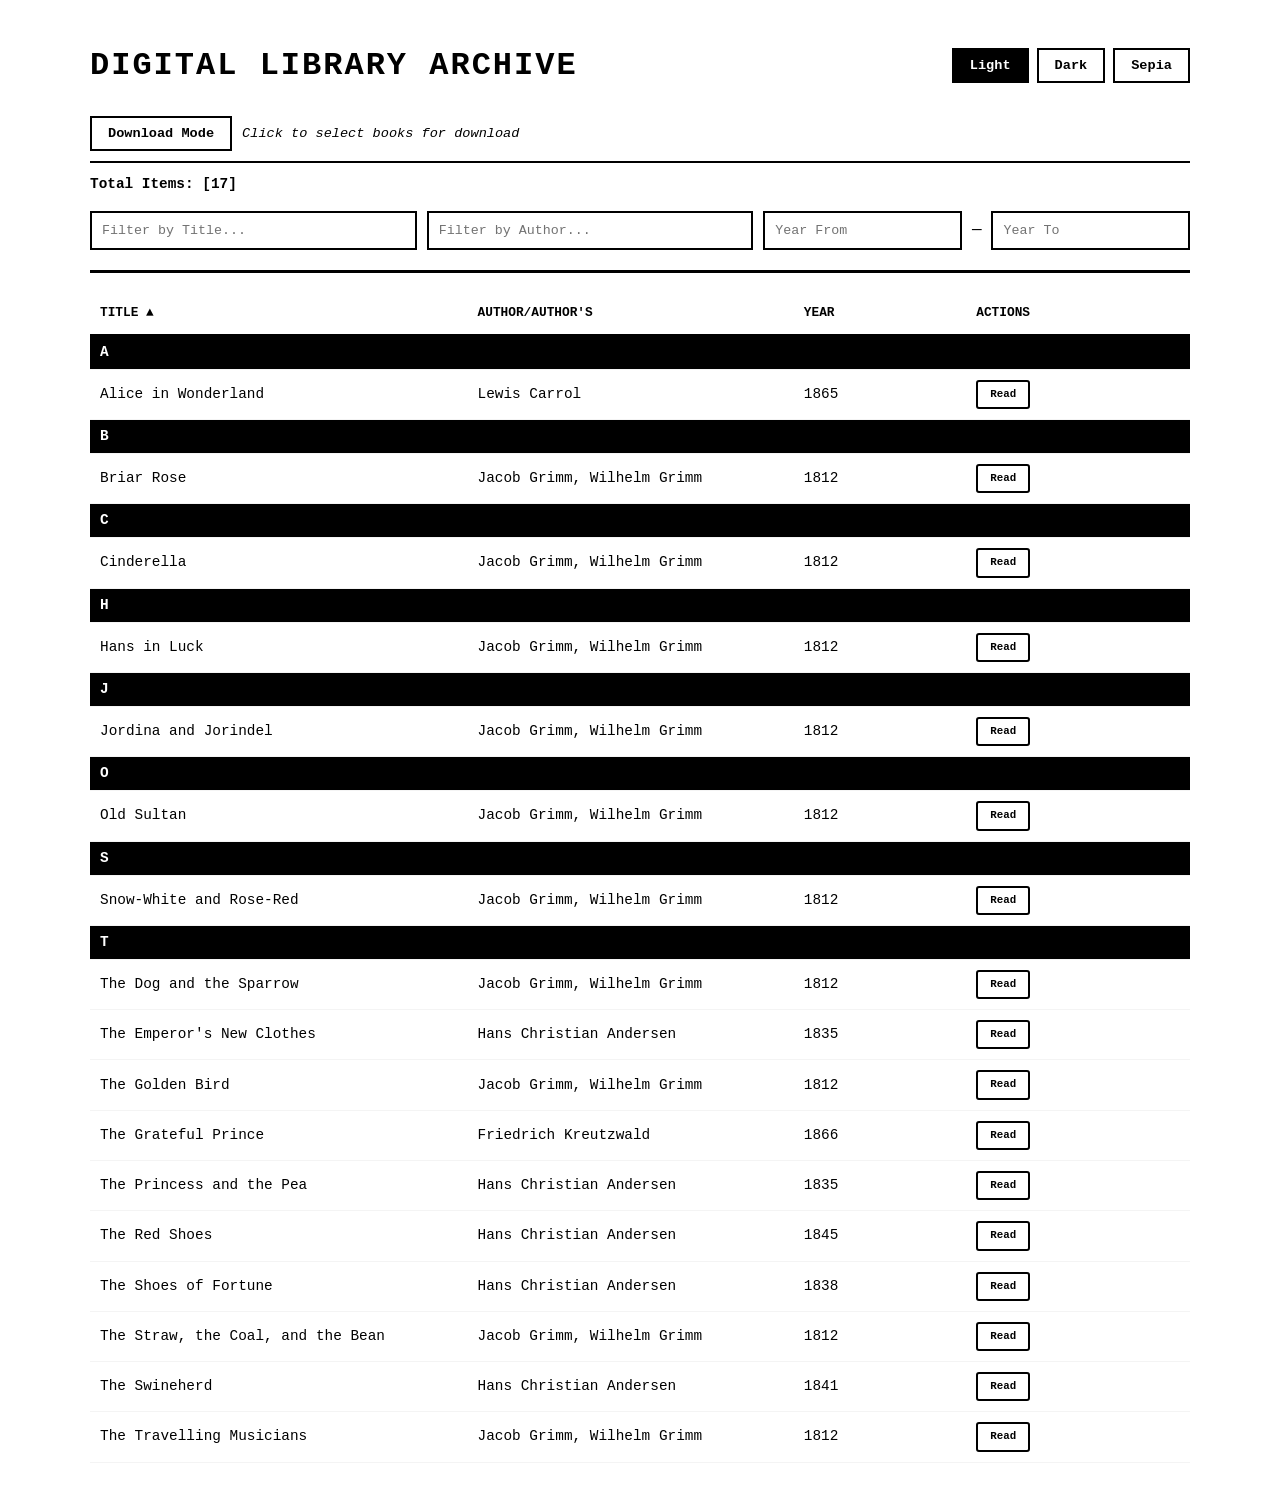
==== commit cecbab17: "Index.html quaility of life fixes." ====
--- a/index.html
+++ b/index.html
@@ -5,20 +5,67 @@
     <meta name="viewport" content="width=device-width, initial-scale=1.0">
     <title>Digital Library Archive</title>
     <link rel="manifest" href="manifest.json">
-    <link rel="stylesheet" href="css/themes.css">
     <style>
-        /* All index‑specific styles (unchanged, except :root and [data-theme] removed) */
+        :root {
+            --bg: #ffffff;
+            --text: #000000;
+            --accent: #f4f4f4;
+            --border: #000000;
+            --hover-bg: #000000;
+            --hover-text: #ffffff;
+        }
+
+        [data-theme="dark"] {
+            --bg: #1a1a1a;
+            --text: #e0e0e0;
+            --accent: #2a2a2a;
+            --border: #444444;
+            --hover-bg: #e0e0e0;
+            --hover-text: #1a1a1a;
+        }
+
+        [data-theme="sepia"] {
+            --bg: #f4ecd8;
+            --text: #5c4a3a;
+            --accent: #e8dcc0;
+            --border: #8b7355;
+            --hover-bg: #5c4a3a;
+            --hover-text: #f4ecd8;
+        }
+
+        /* --- THEME ENFORCEMENT FIXES --- */
         body {
+            background: var(--bg);
+            color: var(--text);
+            font-family: "Courier New", Courier, monospace;
             margin: 20px auto;
             max-width: 1100px;
             padding: 20px;
             line-height: 1.6;
-        }
+            transition: background 0.3s, color 0.3s;
+        }
+
+        /* Force inputs, buttons, and links to obey the theme text color */
+        input, button, select, textarea, a {
+            color: var(--text);
+            font-family: inherit;
+        }
+
+        /* Theme aware placeholders for the search bars */
+        ::placeholder {
+            color: var(--text);
+            opacity: 0.55;
+        }
+        ::-webkit-input-placeholder { color: var(--text); opacity: 0.55; }
+        ::-moz-placeholder { color: var(--text); opacity: 0.55; }
+        /* ------------------------------- */
+        
         .header {
             border-bottom: 3px solid var(--border);
             padding-bottom: 20px;
             margin-bottom: 20px;
         }
+
         .header-top {
             display: flex;
             justify-content: space-between;
@@ -27,31 +74,33 @@
             gap: 15px;
             margin-bottom: 15px;
         }
+
         h1 {
             margin: 0;
             text-transform: uppercase;
             letter-spacing: 2px;
         }
+
         .theme-buttons {
             display: flex;
-            flex-wrap: wrap;
             gap: 8px;
         }
+
         .theme-btn {
             padding: 8px 16px;
             border: 2px solid var(--border);
             background: var(--bg);
-            color: var(--text);
-            font-family: inherit;
             cursor: pointer;
             font-size: 0.85em;
             font-weight: bold;
             transition: all 0.2s;
         }
+
         .theme-btn:hover, .theme-btn.active {
             background: var(--hover-bg);
             color: var(--hover-text);
         }
+
         .download-section {
             display: flex;
             align-items: center;
@@ -61,29 +110,27 @@
             margin-bottom: 10px;
             flex-wrap: wrap;
         }
+
         .download-btn {
             padding: 8px 16px;
             border: 2px solid var(--border);
             background: var(--bg);
-            color: var(--text);
-            font-family: inherit;
             cursor: pointer;
             font-size: 0.85em;
             font-weight: bold;
             transition: all 0.2s;
         }
-        .download-btn:hover {
+
+        .download-btn:hover, .download-btn.selected {
             background: var(--hover-bg);
             color: var(--hover-text);
         }
-        .download-btn.selected {
-            background: var(--hover-bg);
-            color: var(--hover-text);
-        }
+
         .download-info {
             font-size: 0.85em;
             font-style: italic;
         }
+
         #download-actions {
             margin-top: 10px;
             padding: 10px;
@@ -93,75 +140,83 @@
             align-items: center;
             gap: 15px;
         }
+
         #download-actions button {
             padding: 6px 12px;
             border: 2px solid var(--border);
             background: var(--bg);
-            color: var(--text);
-            font-family: inherit;
             cursor: pointer;
             font-size: 0.85em;
             font-weight: bold;
             transition: all 0.2s;
         }
+
         #download-actions button:hover {
             background: var(--hover-bg);
             color: var(--hover-text);
         }
+
         #format-selector {
             display: flex;
             align-items: center;
             gap: 15px;
             margin-left: 10px;
         }
+
         #format-selector label {
             display: flex;
             align-items: center;
             gap: 4px;
             cursor: pointer;
         }
+
         .stats {
             font-weight: bold;
             margin-top: 5px;
             font-size: 0.9em;
         }
+
         .search-panel {
             display: flex;
             flex-wrap: wrap;
             gap: 10px;
             margin-top: 15px;
         }
+
         .search-panel input {
             padding: 10px;
             border: 2px solid var(--border);
             background: var(--bg);
-            color: var(--text);
-            font-family: inherit;
             outline: none;
             flex: 1 1 200px;
             box-sizing: border-box;
         }
+
         .year-range {
             display: flex;
             align-items: center;
             gap: 10px;
             flex: 1 1 300px;
         }
+
         .year-range input {
             min-width: 80px;
             flex: 1;
         }
+
         .table-container {
             width: 100%;
             overflow-x: auto;
             margin-top: 20px;
         }
+
         table {
             width: 100%;
             min-width: 700px;
             border-collapse: collapse;
             table-layout: fixed;
         }
+
         th {
             text-align: left;
             border-bottom: 2px solid var(--border);
@@ -172,45 +227,40 @@
             top: 0;
             user-select: none;
         }
+
         td {
             padding: 10px;
             border-bottom: 1px solid var(--accent);
             font-size: 0.9em;
         }
-        .col-title {
-            width: 35%;
-            cursor: pointer;
-        }
-        .col-author {
-            width: 30%;
-        }
-        .col-year {
-            width: 15%;
-            cursor: pointer;
-        }
-        .col-actions {
-            width: 20%;
-            text-align: left;
-        }
+        
+        .col-title { width: 35%; cursor: pointer; }
+        .col-author { width: 30%; }
+        .col-year { width: 15%; cursor: pointer; }
+        .col-actions { width: 20%; text-align: left; }
+
         .col-title:hover, .col-year:hover {
             background: var(--accent);
         }
+
         .letter-divider {
             background: var(--hover-bg);
-            color: var(--hover-text);
+            color: var(--hover-text) !important; /* Force to use the contrasting hover text */
             padding: 5px 10px;
             font-weight: bold;
         }
+
         .title-text {
-            color: var(--text);
             text-decoration: none;
             font-weight: normal;
         }
+
         .action-buttons {
             display: flex;
             gap: 6px;
             flex-wrap: wrap;
         }
+
         .action-btn {
             display: inline-block;
             font-size: 0.75em;
@@ -218,58 +268,40 @@
             border: 1px solid var(--border);
             border-radius: 3px;
             font-weight: bold;
-            color: var(--text);
             text-decoration: none;
             transition: all 0.2s;
             background: var(--bg);
             white-space: nowrap;
             cursor: pointer;
         }
-        .action-btn:hover {
+
+        .action-btn:hover, .action-btn.selected {
             background: var(--hover-bg);
             color: var(--hover-text);
         }
+
         .action-btn.read {
             border-width: 2px;
         }
-        .action-btn.selected {
-            background: var(--hover-bg);
-            color: var(--hover-text);
-        }
+
         @media (max-width: 600px) {
-            .search-panel {
-                flex-direction: column;
-            }
-            .year-range {
-                width: 100%;
-            }
-            body {
-                padding: 10px;
-            }
-            .header-top {
-                flex-direction: column;
-                align-items: flex-start;
-            }
-            .download-section {
-                flex-direction: column;
-                align-items: flex-start;
-            }
+            .search-panel { flex-direction: column; }
+            .year-range { width: 100%; }
+            body { padding: 10px; }
+            .header-top { flex-direction: column; align-items: flex-start; }
+            .download-section { flex-direction: column; align-items: flex-start; }
         }
     </style>
 </head>
 <body>
+
     <div class="header">
         <div class="header-top">
             <h1>Digital Library Archive</h1>
             <div class="theme-buttons">
-                <button class="theme-btn" data-theme="light" onclick="setTheme('light')">Light</button>
-                <button class="theme-btn" data-theme="dark" onclick="setTheme('dark')">Dark</button>
-                <button class="theme-btn" data-theme="sepia" onclick="setTheme('sepia')">Sepia</button>
-                <button class="theme-btn" data-theme="forest" onclick="setTheme('forest')">Forest</button>
-                <button class="theme-btn" data-theme="ocean" onclick="setTheme('ocean')">Ocean</button>
-                <button class="theme-btn" data-theme="highcontrast" onclick="setTheme('highcontrast')">High Contrast</button>
-                <button class="theme-btn" data-theme="vintage" onclick="setTheme('vintage')">Vintage</button>
-                <button class="theme-btn" data-theme="monochrome" onclick="setTheme('monochrome')">Monochrome</button>
+                <button class="theme-btn active" onclick="setTheme('light')">Light</button>
+                <button class="theme-btn" onclick="setTheme('dark')">Dark</button>
+                <button class="theme-btn" onclick="setTheme('sepia')">Sepia</button>
             </div>
         </div>
 
@@ -321,7 +353,285 @@
         </table>
     </div>
 
-    <script src="js/themes.js" defer></script>
-    <script src="js/index.js" defer></script>
+    <script>
+        let archiveData = [];
+        let currentSort = '';
+        let sortAscending = true;
+        let searchTimeout = null;
+        let downloadMode = false;
+        let selectedBooks = new Set();
+        const DOM = {};
+
+        // Theme management
+        function setTheme(theme) {
+            document.documentElement.setAttribute('data-theme', theme);
+            localStorage.setItem('theme', theme);
+            
+            document.querySelectorAll('.theme-btn').forEach(btn => {
+                btn.classList.remove('active');
+            });
+            event.target.classList.add('active');
+        }
+
+        function loadTheme() {
+            const savedTheme = localStorage.getItem('theme') || 'light';
+            document.documentElement.setAttribute('data-theme', savedTheme);
+            
+            document.querySelectorAll('.theme-btn').forEach(btn => {
+                const btnTheme = btn.textContent.toLowerCase();
+                if (btnTheme === savedTheme) {
+                    btn.classList.add('active');
+                } else {
+                    btn.classList.remove('active');
+                }
+            });
+        }
+
+        // Update selected count display
+        function updateSelectedCount() {
+            const countSpan = document.getElementById('selected-count');
+            if (countSpan) countSpan.textContent = selectedBooks.size;
+            
+            const info = document.getElementById('downloadInfo');
+            if (downloadMode) {
+                info.textContent = `${selectedBooks.size} book(s) selected - Use Select buttons`;
+            }
+            
+            // Show/hide download actions based on selection
+            const downloadActions = document.getElementById('download-actions');
+            if (downloadMode && downloadActions) {
+                downloadActions.style.display = 'flex';
+                // Hide format selector initially
+                document.getElementById('format-selector').style.display = 'none';
+            } else if (downloadActions) {
+                downloadActions.style.display = 'none';
+            }
+        }
+
+        // Download mode toggle
+        function toggleDownloadMode() {
+            downloadMode = !downloadMode;
+            const btn = document.getElementById('downloadBtn');
+            const info = document.getElementById('downloadInfo');
+            const downloadActions = document.getElementById('download-actions');
+            
+            if (downloadMode) {
+                btn.classList.add('selected');
+                info.textContent = `${selectedBooks.size} book(s) selected - Use Select buttons`;
+                downloadActions.style.display = 'flex';
+                document.getElementById('format-selector').style.display = 'none';
+                render(); // ← FIX: re-render to show Select buttons immediately
+            } else {
+                btn.classList.remove('selected');
+                info.textContent = 'Click to select books for download';
+                selectedBooks.clear();
+                downloadActions.style.display = 'none';
+                render(); // remove all selected classes
+            }
+        }
+
+        // Toggle selection via the dedicated Select button
+        function toggleSelect(base, event) {
+            if (!downloadMode) return;
+            event.preventDefault();
+            
+            if (selectedBooks.has(base)) {
+                selectedBooks.delete(base);
+                event.target.classList.remove('selected');
+                event.target.textContent = 'Select';
+            } else {
+                selectedBooks.add(base);
+                event.target.classList.add('selected');
+                event.target.textContent = 'Selected';
+            }
+            
+            updateSelectedCount();
+        }
+
+        // Clear all selected books
+        function clearSelection() {
+            selectedBooks.clear();
+            updateSelectedCount();
+            render(); // reset all Select buttons
+        }
+
+        // Show format selector
+        function showFormatSelector() {
+            if (selectedBooks.size === 0) {
+                alert('No books selected.');
+                return;
+            }
+            document.getElementById('format-selector').style.display = 'flex';
+        }
+
+        // Cancel format selection
+        function cancelDownload() {
+            document.getElementById('format-selector').style.display = 'none';
+        }
+
+        // Start download with selected format
+        function startDownload() {
+            const format = document.querySelector('input[name="format"]:checked').value;
+            const booksToDownload = Array.from(selectedBooks).map(base => 
+                archiveData.find(book => book.base === base)
+            ).filter(book => book && book[format]); // only those with the format
+
+            if (booksToDownload.length === 0) {
+                alert(`None of the selected books have ${format.toUpperCase()} format.`);
+                return;
+            }
+
+            booksToDownload.forEach(book => {
+                const url = `books/${encodeURIComponent(book.base + '.' + format)}`;
+                const a = document.createElement('a');
+                a.href = url;
+                a.download = '';
+                document.body.appendChild(a);
+                a.click();
+                document.body.removeChild(a);
+            });
+        }
+
+        window.addEventListener('DOMContentLoaded', () => {
+            DOM.searchTitle = document.getElementById('searchTitle');
+            DOM.searchAuthor = document.getElementById('searchAuthor');
+            DOM.yearFrom = document.getElementById('yearFrom');
+            DOM.yearTo = document.getElementById('yearTo');
+            DOM.tbody = document.getElementById('library-body');
+            DOM.countStr = document.getElementById('book-count');
+            DOM.titleHeader = document.getElementById('th-title');
+            DOM.yearHeader = document.getElementById('th-year');
+            
+            loadTheme();
+
+            document.getElementById('download-selected-btn').addEventListener('click', showFormatSelector);
+            document.getElementById('clear-selection-btn').addEventListener('click', clearSelection);
+            document.getElementById('start-download-btn').addEventListener('click', startDownload);
+            document.getElementById('cancel-download-btn').addEventListener('click', cancelDownload);
+        });
+
+        function parseYear(yearStr) {
+            if (!yearStr || yearStr === 'N/A') return 999999;
+            const isBC = yearStr.toUpperCase().includes('BC');
+            const num = parseInt(yearStr.replace(/[^0-9]/g, ''));
+            if (isNaN(num)) return 999999;
+            return isBC ? -num : num;
+        }
+
+        function debounceSearch() {
+            clearTimeout(searchTimeout);
+            searchTimeout = setTimeout(render, 300);
+        }
+
+        function updateHeaders() {
+            DOM.titleHeader.innerText = 'TITLE';
+            DOM.yearHeader.innerText = 'YEAR';
+            const arrow = sortAscending ? ' ▲' : ' ▼';
+            if (currentSort === 'title') DOM.titleHeader.innerText = 'TITLE' + arrow;
+            if (currentSort === 'year') DOM.yearHeader.innerText = 'YEAR' + arrow;
+        }
+
+        function sortBy(field) {
+            if (currentSort === field) sortAscending = !sortAscending;
+            else { currentSort = field; sortAscending = true; }
+            archiveData.sort((a, b) => {
+                if (field === 'year') {
+                    if (a._yNum === 999999) return 1;
+                    if (b._yNum === 999999) return -1;
+                    return sortAscending ? a._yNum - b._yNum : b._yNum - a._yNum;
+                }
+                if (a._tUpper < b._tUpper) return sortAscending ? -1 : 1;
+                if (a._tUpper > b._tUpper) return sortAscending ? 1 : -1;
+                return 0;
+            });
+            updateHeaders();
+            render();
+        }
+
+        function render() {
+            const titleTerm = DOM.searchTitle.value.toUpperCase();
+            const authorTerm = DOM.searchAuthor.value.toUpperCase();
+            const yearFromStr = DOM.yearFrom.value.trim();
+            const yearToStr = DOM.yearTo.value.trim();
+            const minYear = yearFromStr ? parseYear(yearFromStr) : -999999;
+            const maxYear = yearToStr ? parseYear(yearToStr) : 999999;
+
+            const isFiltering = titleTerm || authorTerm || yearFromStr || yearToStr;
+            const showDividers = currentSort === 'title' && sortAscending && !isFiltering;
+
+            let htmlRows = [], count = 0, currentLetter = '';
+
+            archiveData.forEach(book => {
+                if (!book._tUpper.includes(titleTerm)) return;
+                if (!book._aUpper.includes(authorTerm)) return;
+                const inYear = (!yearFromStr && !yearToStr) || (book._yNum >= minYear && book._yNum <= maxYear);
+                if (!inYear) return;
+
+                if (showDividers) {
+                    const ch = book._tUpper[0];
+                    if (ch !== currentLetter) {
+                        currentLetter = ch;
+                        htmlRows.push(`<tr><td colspan="4" class="letter-divider">${ch}</td></tr>`);
+                    }
+                }
+
+                const epubLink = book.epub
+                    ? `reader.html?file=${encodeURIComponent('books/' + book.base + '.epub')}`
+                    : null;
+
+                let actionsHtml = '<div class="action-buttons">';
+                
+                if (epubLink) {
+                    actionsHtml += `<a href="${epubLink}" class="action-btn read">Read</a>`;
+                }
+                
+                if (book.rtf) {
+                    actionsHtml += `<a href="books/${encodeURIComponent(book.base + '.rtf')}" download class="action-btn">RTF</a>`;
+                }
+
+                // Select button appears only when downloadMode is true
+                if (downloadMode) {
+                    const isSelected = selectedBooks.has(book.base);
+                    const selectedClass = isSelected ? ' selected' : '';
+                    const selectText = isSelected ? 'Selected' : 'Select';
+                    actionsHtml += `<a href="#" onclick="toggleSelect('${book.base}', event)" class="action-btn${selectedClass}">${selectText}</a>`;
+                }
+                
+                actionsHtml += '</div>';
+
+                htmlRows.push(`<tr>
+                    <td><span class="title-text">${book.t}</span></td>
+                    <td>${book.a}</td>
+                    <td>${book.y}</td>
+                    <td>${actionsHtml}</td>
+                </tr>`);
+                count++;
+            });
+
+            if (count === 0) {
+                htmlRows.push(`<tr><td colspan="4" style="text-align:center;padding:30px;font-style:italic;">No matches found in the archive.</td></tr>`);
+            }
+            DOM.tbody.innerHTML = htmlRows.join('');
+            DOM.countStr.innerText = count;
+        }
+
+        function loadData() {
+            const script = document.createElement('script');
+            script.src = 'data.js?v=' + Date.now();
+            script.onload = () => {
+                archiveData.forEach(book => {
+                    book._tUpper = (book.t || '').toUpperCase();
+                    book._aUpper = (book.a || '').toUpperCase();
+                    book._yNum = parseYear(book.y);
+                });
+                sortBy('title');
+            };
+            document.head.appendChild(script);
+        }
+
+        if ('serviceWorker' in navigator) navigator.serviceWorker.register('/sw.js').catch(() => {});
+
+        window.onload = loadData;
+    </script>
 </body>
 </html>
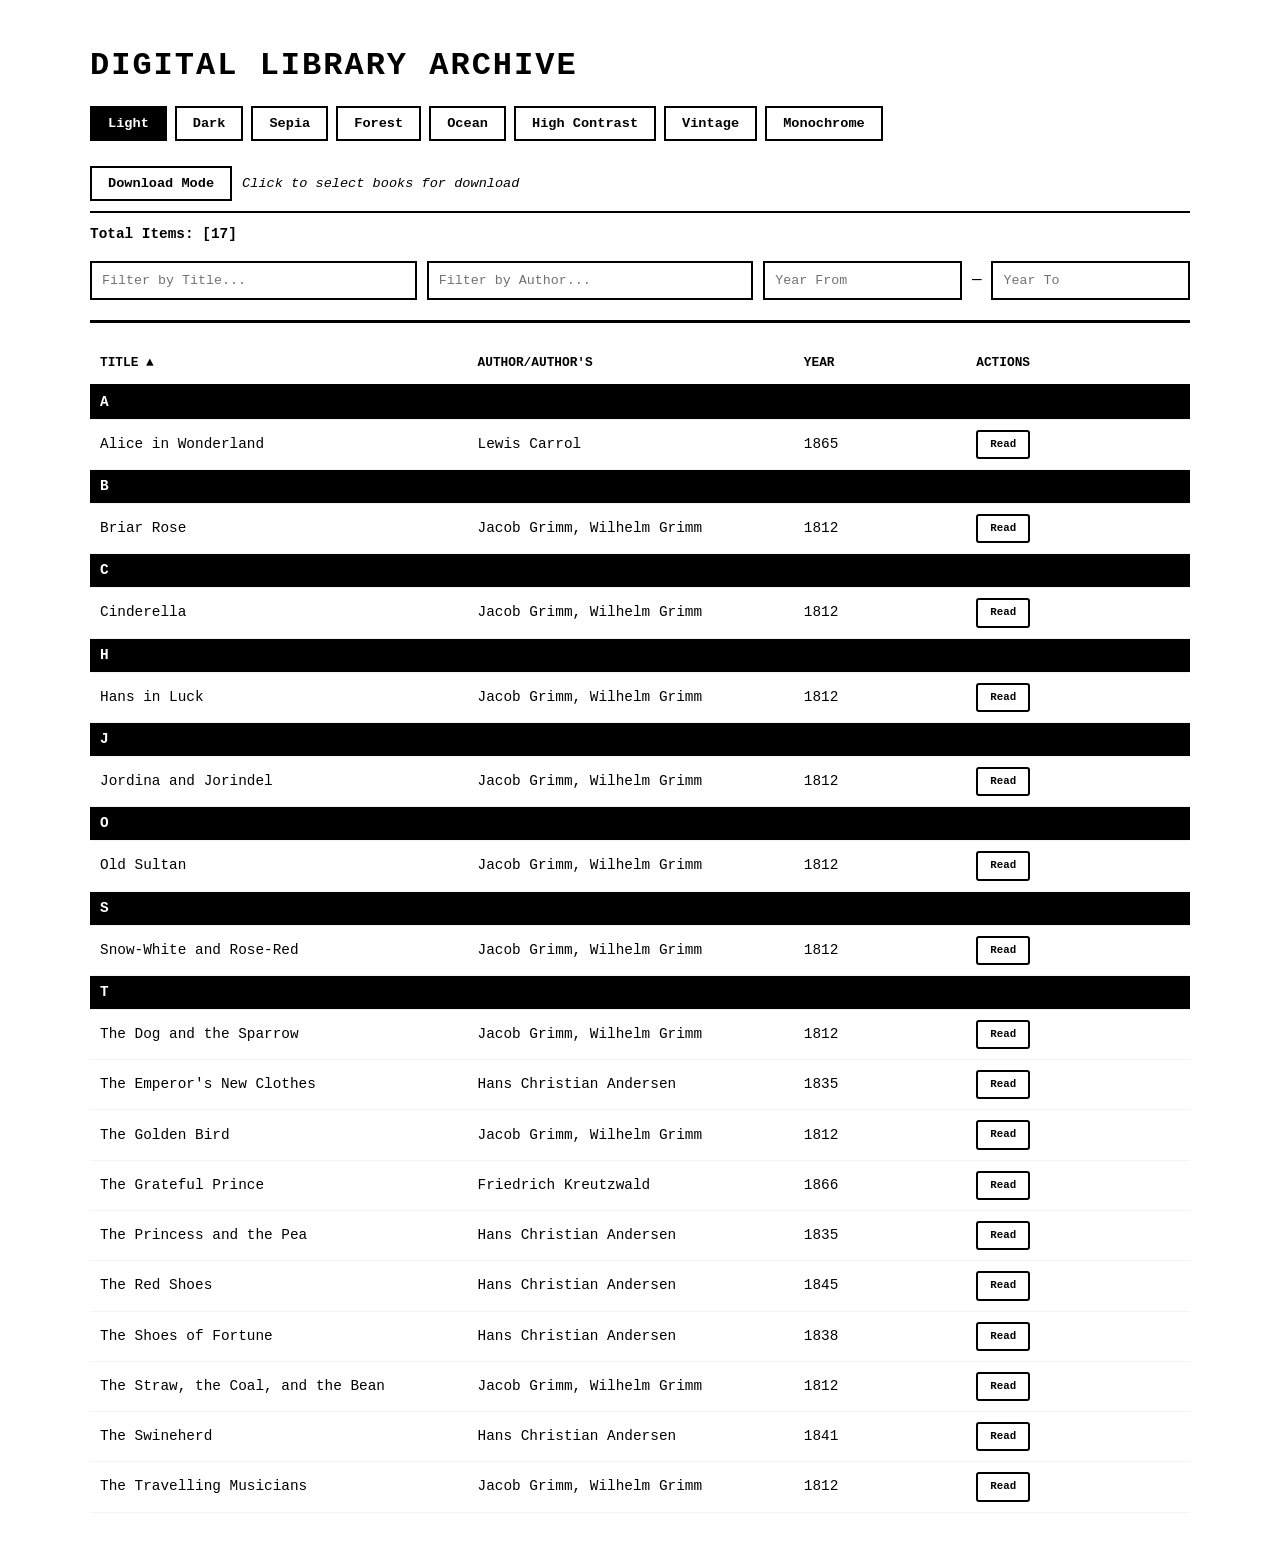
==== commit fc9a1ce2: "Fixing specific issues which were an oversight originally." ====
--- a/index.html
+++ b/index.html
@@ -5,34 +5,9 @@
     <meta name="viewport" content="width=device-width, initial-scale=1.0">
     <title>Digital Library Archive</title>
     <link rel="manifest" href="manifest.json">
+    <link rel="stylesheet" href="css/themes.css">
+    
     <style>
-        :root {
-            --bg: #ffffff;
-            --text: #000000;
-            --accent: #f4f4f4;
-            --border: #000000;
-            --hover-bg: #000000;
-            --hover-text: #ffffff;
-        }
-
-        [data-theme="dark"] {
-            --bg: #1a1a1a;
-            --text: #e0e0e0;
-            --accent: #2a2a2a;
-            --border: #444444;
-            --hover-bg: #e0e0e0;
-            --hover-text: #1a1a1a;
-        }
-
-        [data-theme="sepia"] {
-            --bg: #f4ecd8;
-            --text: #5c4a3a;
-            --accent: #e8dcc0;
-            --border: #8b7355;
-            --hover-bg: #5c4a3a;
-            --hover-text: #f4ecd8;
-        }
-
         /* --- THEME ENFORCEMENT FIXES --- */
         body {
             background: var(--bg);
@@ -46,19 +21,15 @@
         }
 
         /* Force inputs, buttons, and links to obey the theme text color */
-        input, button, select, textarea, a {
+        input, button, select, textarea, a, th, td {
             color: var(--text);
             font-family: inherit;
         }
 
         /* Theme aware placeholders for the search bars */
-        ::placeholder {
-            color: var(--text);
-            opacity: 0.55;
-        }
+        ::placeholder { color: var(--text); opacity: 0.55; }
         ::-webkit-input-placeholder { color: var(--text); opacity: 0.55; }
         ::-moz-placeholder { color: var(--text); opacity: 0.55; }
-        /* ------------------------------- */
         
         .header {
             border-bottom: 3px solid var(--border);
@@ -84,6 +55,7 @@
         .theme-buttons {
             display: flex;
             gap: 8px;
+            flex-wrap: wrap;
         }
 
         .theme-btn {
@@ -245,7 +217,7 @@
 
         .letter-divider {
             background: var(--hover-bg);
-            color: var(--hover-text) !important; /* Force to use the contrasting hover text */
+            color: var(--hover-text) !important;
             padding: 5px 10px;
             font-weight: bold;
         }
@@ -280,9 +252,7 @@
             color: var(--hover-text);
         }
 
-        .action-btn.read {
-            border-width: 2px;
-        }
+        .action-btn.read { border-width: 2px; }
 
         @media (max-width: 600px) {
             .search-panel { flex-direction: column; }
@@ -302,6 +272,11 @@
                 <button class="theme-btn active" onclick="setTheme('light')">Light</button>
                 <button class="theme-btn" onclick="setTheme('dark')">Dark</button>
                 <button class="theme-btn" onclick="setTheme('sepia')">Sepia</button>
+                <button class="theme-btn" onclick="setTheme('forest')">Forest</button>
+                <button class="theme-btn" onclick="setTheme('ocean')">Ocean</button>
+                <button class="theme-btn" onclick="setTheme('highcontrast')">High Contrast</button>
+                <button class="theme-btn" onclick="setTheme('vintage')">Vintage</button>
+                <button class="theme-btn" onclick="setTheme('monochrome')">Monochrome</button>
             </div>
         </div>
 
@@ -362,7 +337,6 @@
         let selectedBooks = new Set();
         const DOM = {};
 
-        // Theme management
         function setTheme(theme) {
             document.documentElement.setAttribute('data-theme', theme);
             localStorage.setItem('theme', theme);
@@ -378,8 +352,8 @@
             document.documentElement.setAttribute('data-theme', savedTheme);
             
             document.querySelectorAll('.theme-btn').forEach(btn => {
-                const btnTheme = btn.textContent.toLowerCase();
-                if (btnTheme === savedTheme) {
+                const btnTheme = btn.textContent.toLowerCase().replace(' ', '');
+                if (btnTheme === savedTheme.replace(' ', '')) {
                     btn.classList.add('active');
                 } else {
                     btn.classList.remove('active');
@@ -387,7 +361,6 @@
             });
         }
 
-        // Update selected count display
         function updateSelectedCount() {
             const countSpan = document.getElementById('selected-count');
             if (countSpan) countSpan.textContent = selectedBooks.size;
@@ -397,19 +370,16 @@
                 info.textContent = `${selectedBooks.size} book(s) selected - Use Select buttons`;
             }
             
-            // Show/hide download actions based on selection
             const downloadActions = document.getElementById('download-actions');
             if (downloadMode && downloadActions) {
                 downloadActions.style.display = 'flex';
-                // Hide format selector initially
                 document.getElementById('format-selector').style.display = 'none';
             } else if (downloadActions) {
                 downloadActions.style.display = 'none';
             }
         }
 
-        // Download mode toggle
-        function toggleDownloadMode() {
+        window.toggleDownloadMode = function() {
             downloadMode = !downloadMode;
             const btn = document.getElementById('downloadBtn');
             const info = document.getElementById('downloadInfo');
@@ -420,18 +390,17 @@
                 info.textContent = `${selectedBooks.size} book(s) selected - Use Select buttons`;
                 downloadActions.style.display = 'flex';
                 document.getElementById('format-selector').style.display = 'none';
-                render(); // ← FIX: re-render to show Select buttons immediately
+                render(); 
             } else {
                 btn.classList.remove('selected');
                 info.textContent = 'Click to select books for download';
                 selectedBooks.clear();
                 downloadActions.style.display = 'none';
-                render(); // remove all selected classes
+                render(); 
             }
         }
 
-        // Toggle selection via the dedicated Select button
-        function toggleSelect(base, event) {
+        window.toggleSelect = function(base, event) {
             if (!downloadMode) return;
             event.preventDefault();
             
@@ -448,14 +417,12 @@
             updateSelectedCount();
         }
 
-        // Clear all selected books
         function clearSelection() {
             selectedBooks.clear();
             updateSelectedCount();
-            render(); // reset all Select buttons
-        }
-
-        // Show format selector
+            render(); 
+        }
+
         function showFormatSelector() {
             if (selectedBooks.size === 0) {
                 alert('No books selected.');
@@ -464,17 +431,15 @@
             document.getElementById('format-selector').style.display = 'flex';
         }
 
-        // Cancel format selection
         function cancelDownload() {
             document.getElementById('format-selector').style.display = 'none';
         }
 
-        // Start download with selected format
         function startDownload() {
             const format = document.querySelector('input[name="format"]:checked').value;
             const booksToDownload = Array.from(selectedBooks).map(base => 
                 archiveData.find(book => book.base === base)
-            ).filter(book => book && book[format]); // only those with the format
+            ).filter(book => book && book[format]);
 
             if (booksToDownload.length === 0) {
                 alert(`None of the selected books have ${format.toUpperCase()} format.`);
@@ -518,7 +483,7 @@
             return isBC ? -num : num;
         }
 
-        function debounceSearch() {
+        window.debounceSearch = function() {
             clearTimeout(searchTimeout);
             searchTimeout = setTimeout(render, 300);
         }
@@ -531,7 +496,7 @@
             if (currentSort === 'year') DOM.yearHeader.innerText = 'YEAR' + arrow;
         }
 
-        function sortBy(field) {
+        window.sortBy = function(field) {
             if (currentSort === field) sortAscending = !sortAscending;
             else { currentSort = field; sortAscending = true; }
             archiveData.sort((a, b) => {
@@ -589,7 +554,6 @@
                     actionsHtml += `<a href="books/${encodeURIComponent(book.base + '.rtf')}" download class="action-btn">RTF</a>`;
                 }
 
-                // Select button appears only when downloadMode is true
                 if (downloadMode) {
                     const isSelected = selectedBooks.has(book.base);
                     const selectedClass = isSelected ? ' selected' : '';
@@ -619,6 +583,9 @@
             const script = document.createElement('script');
             script.src = 'data.js?v=' + Date.now();
             script.onload = () => {
+                if(window.archiveData) {
+                    archiveData = window.archiveData;
+                }
                 archiveData.forEach(book => {
                     book._tUpper = (book.t || '').toUpperCase();
                     book._aUpper = (book.a || '').toUpperCase();
--- a/css/themes.css
+++ b/css/themes.css
@@ -0,0 +1,96 @@
+/* css/themes.css */
+:root {
+    --bg: #ffffff;
+    --text: #000000;
+    --accent: #f4f4f4;
+    --border: #000000;
+    --hover-bg: #000000;
+    --hover-text: #ffffff;
+    --panel: #ffffff;
+    --toolbar: #000000;
+    --toolbar-fg: #ffffff;
+}
+
+[data-theme="dark"] {
+    --bg: #1a1a1a;
+    --text: #e0e0e0;
+    --accent: #2a2a2a;
+    --border: #444444;
+    --hover-bg: #e0e0e0;
+    --hover-text: #1a1a1a;
+    --panel: #222222;
+    --toolbar: #111111;
+    --toolbar-fg: #ffffff;
+}
+
+[data-theme="sepia"] {
+    --bg: #f4ecd8;
+    --text: #5c4a3a;
+    --accent: #e8dcc0;
+    --border: #8b7355;
+    --hover-bg: #5c4a3a;
+    --hover-text: #f4ecd8;
+    --panel: #fdf5e6;
+    --toolbar: #5c4a3a;
+    --toolbar-fg: #ffffff;
+}
+
+[data-theme="forest"] {
+    --bg: #2c3e2c;
+    --text: #d0d9c0;
+    --accent: #3f5e3f;
+    --border: #7a9e7a;
+    --hover-bg: #7a9e7a;
+    --hover-text: #1f2a1f;
+    --panel: #2f4a2f;
+    --toolbar: #1f2f1f;
+    --toolbar-fg: #d0d9c0;
+}
+
+[data-theme="ocean"] {
+    --bg: #003366;
+    --text: #cce6ff;
+    --accent: #004080;
+    --border: #3385ff;
+    --hover-bg: #3385ff;
+    --hover-text: #001a33;
+    --panel: #002244;
+    --toolbar: #001122;
+    --toolbar-fg: #cce6ff;
+}
+
+[data-theme="highcontrast"] {
+    --bg: #000000;
+    --text: #ffff00;
+    --accent: #333333;
+    --border: #ffff00;
+    --hover-bg: #ffff00;
+    --hover-text: #000000;
+    --panel: #111111;
+    --toolbar: #000000;
+    --toolbar-fg: #ffff00;
+}
+
+[data-theme="vintage"] {
+    --bg: #f2e6d8;
+    --text: #4f3a2b;
+    --accent: #e0cdb8;
+    --border: #a68a6d;
+    --hover-bg: #4f3a2b;
+    --hover-text: #f2e6d8;
+    --panel: #eae0d5;
+    --toolbar: #4f3a2b;
+    --toolbar-fg: #f2e6d8;
+}
+
+[data-theme="monochrome"] {
+    --bg: #eeeeee;
+    --text: #222222;
+    --accent: #dddddd;
+    --border: #888888;
+    --hover-bg: #222222;
+    --hover-text: #eeeeee;
+    --panel: #e4e4e4;
+    --toolbar: #333333;
+    --toolbar-fg: #ffffff;
+}
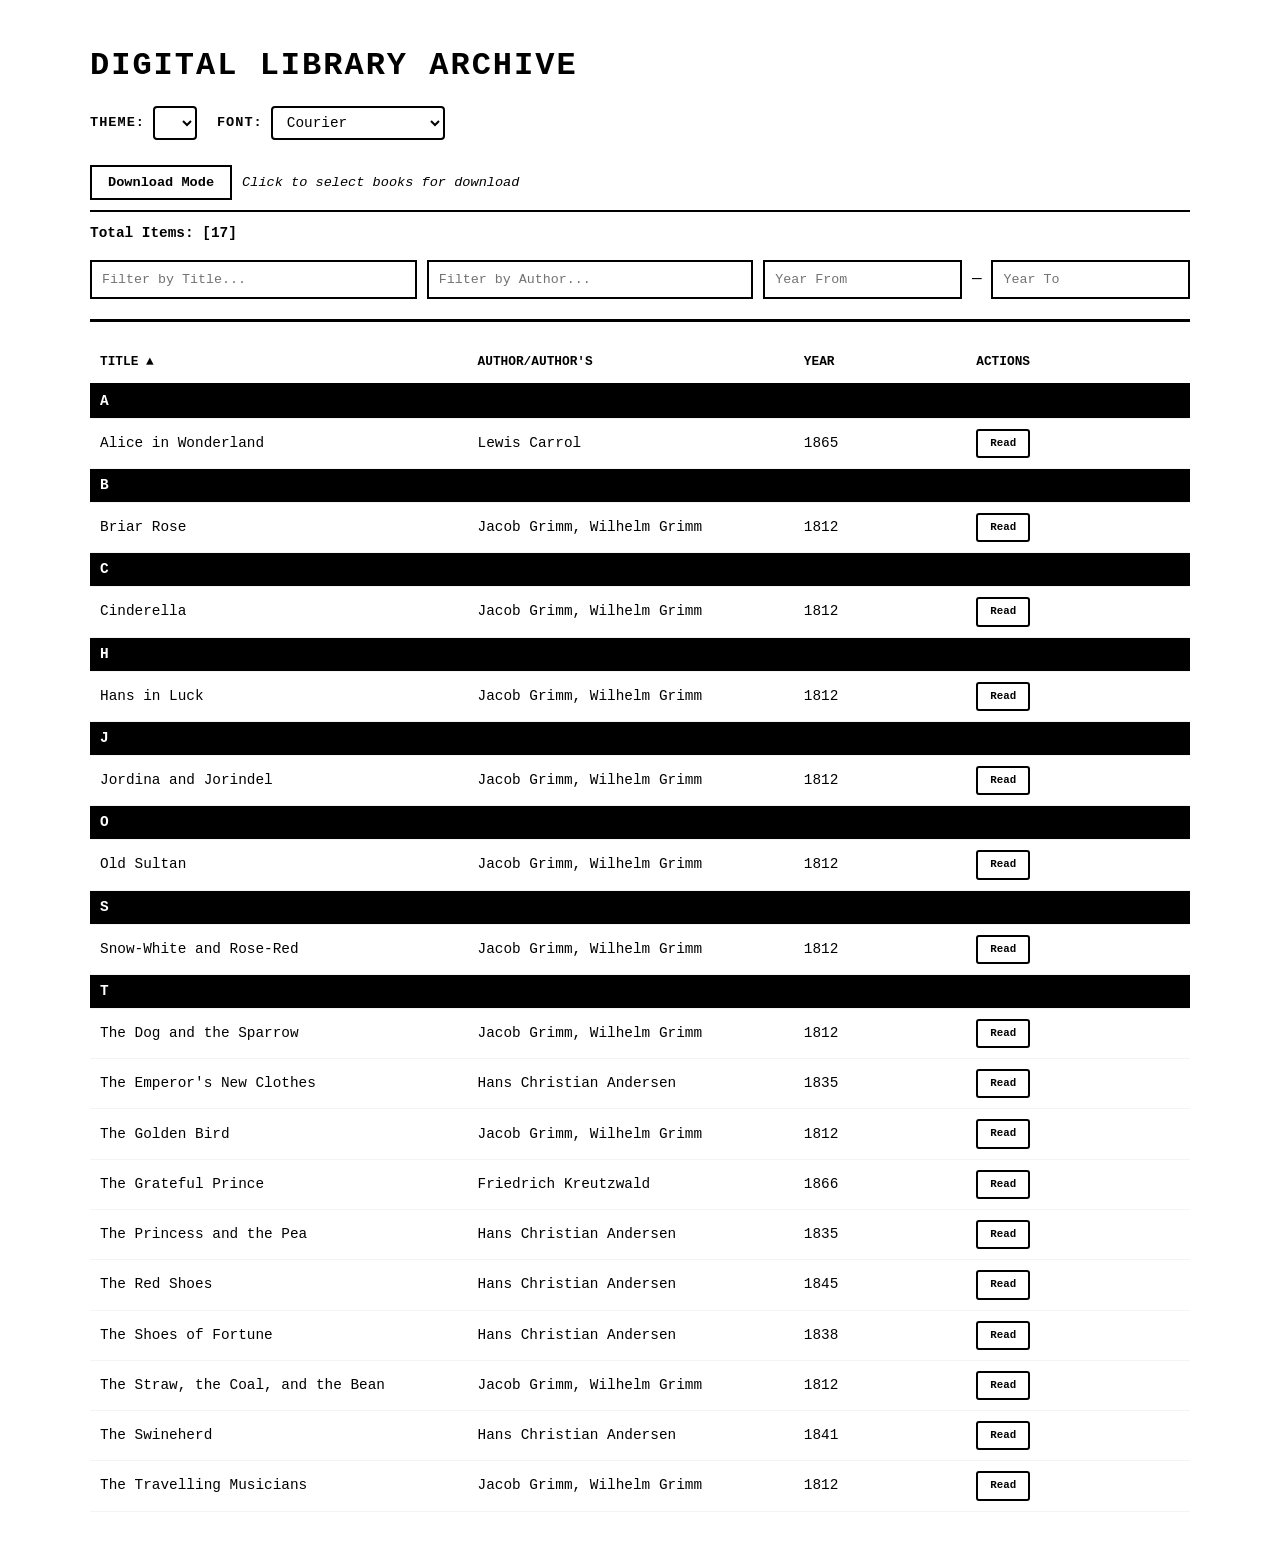
==== commit aed31ea1: "Fixes on certain issues due to old buttons." ====
--- a/index.html
+++ b/index.html
@@ -8,250 +8,78 @@
     <link rel="stylesheet" href="css/themes.css">
     
     <style>
-        /* --- THEME ENFORCEMENT FIXES --- */
+        :root {
+            /* Dynamic font variable so JS can change it */
+            --font-family: "Courier New", Courier, monospace;
+        }
+
         body {
-            background: var(--bg);
-            color: var(--text);
-            font-family: "Courier New", Courier, monospace;
-            margin: 20px auto;
-            max-width: 1100px;
-            padding: 20px;
-            line-height: 1.6;
-            transition: background 0.3s, color 0.3s;
-        }
-
-        /* Force inputs, buttons, and links to obey the theme text color */
+            background: var(--bg); color: var(--text);
+            font-family: var(--font-family);
+            margin: 20px auto; max-width: 1100px; padding: 20px;
+            line-height: 1.6; transition: background 0.3s, color 0.3s;
+        }
+
         input, button, select, textarea, a, th, td {
-            color: var(--text);
-            font-family: inherit;
-        }
-
-        /* Theme aware placeholders for the search bars */
+            color: var(--text); 
+            font-family: var(--font-family);
+        }
+
         ::placeholder { color: var(--text); opacity: 0.55; }
         ::-webkit-input-placeholder { color: var(--text); opacity: 0.55; }
         ::-moz-placeholder { color: var(--text); opacity: 0.55; }
         
-        .header {
-            border-bottom: 3px solid var(--border);
-            padding-bottom: 20px;
-            margin-bottom: 20px;
-        }
-
-        .header-top {
-            display: flex;
-            justify-content: space-between;
-            align-items: center;
-            flex-wrap: wrap;
-            gap: 15px;
-            margin-bottom: 15px;
-        }
-
-        h1 {
-            margin: 0;
-            text-transform: uppercase;
-            letter-spacing: 2px;
-        }
-
-        .theme-buttons {
-            display: flex;
-            gap: 8px;
-            flex-wrap: wrap;
-        }
-
-        .theme-btn {
-            padding: 8px 16px;
-            border: 2px solid var(--border);
-            background: var(--bg);
-            cursor: pointer;
-            font-size: 0.85em;
-            font-weight: bold;
-            transition: all 0.2s;
-        }
-
-        .theme-btn:hover, .theme-btn.active {
-            background: var(--hover-bg);
-            color: var(--hover-text);
-        }
-
-        .download-section {
-            display: flex;
-            align-items: center;
-            gap: 10px;
-            padding: 10px 0;
-            border-bottom: 2px solid var(--border);
-            margin-bottom: 10px;
-            flex-wrap: wrap;
-        }
-
-        .download-btn {
-            padding: 8px 16px;
-            border: 2px solid var(--border);
-            background: var(--bg);
-            cursor: pointer;
-            font-size: 0.85em;
-            font-weight: bold;
-            transition: all 0.2s;
-        }
-
-        .download-btn:hover, .download-btn.selected {
-            background: var(--hover-bg);
-            color: var(--hover-text);
-        }
-
-        .download-info {
-            font-size: 0.85em;
-            font-style: italic;
-        }
-
-        #download-actions {
-            margin-top: 10px;
-            padding: 10px;
-            border: 2px dashed var(--border);
-            display: flex;
-            flex-wrap: wrap;
-            align-items: center;
-            gap: 15px;
-        }
-
-        #download-actions button {
-            padding: 6px 12px;
-            border: 2px solid var(--border);
-            background: var(--bg);
-            cursor: pointer;
-            font-size: 0.85em;
-            font-weight: bold;
-            transition: all 0.2s;
-        }
-
-        #download-actions button:hover {
-            background: var(--hover-bg);
-            color: var(--hover-text);
-        }
-
-        #format-selector {
-            display: flex;
-            align-items: center;
-            gap: 15px;
-            margin-left: 10px;
-        }
-
-        #format-selector label {
-            display: flex;
-            align-items: center;
-            gap: 4px;
-            cursor: pointer;
-        }
-
-        .stats {
-            font-weight: bold;
-            margin-top: 5px;
-            font-size: 0.9em;
-        }
-
-        .search-panel {
-            display: flex;
-            flex-wrap: wrap;
-            gap: 10px;
-            margin-top: 15px;
-        }
-
-        .search-panel input {
-            padding: 10px;
-            border: 2px solid var(--border);
-            background: var(--bg);
-            outline: none;
-            flex: 1 1 200px;
-            box-sizing: border-box;
-        }
-
-        .year-range {
-            display: flex;
-            align-items: center;
-            gap: 10px;
-            flex: 1 1 300px;
-        }
-
-        .year-range input {
-            min-width: 80px;
-            flex: 1;
-        }
-
-        .table-container {
-            width: 100%;
-            overflow-x: auto;
-            margin-top: 20px;
-        }
-
-        table {
-            width: 100%;
-            min-width: 700px;
-            border-collapse: collapse;
-            table-layout: fixed;
-        }
-
-        th {
-            text-align: left;
-            border-bottom: 2px solid var(--border);
-            padding: 10px;
-            font-size: 0.8em;
-            background: var(--bg);
-            position: sticky;
-            top: 0;
-            user-select: none;
-        }
-
-        td {
-            padding: 10px;
-            border-bottom: 1px solid var(--accent);
-            font-size: 0.9em;
-        }
+        .header { border-bottom: 3px solid var(--border); padding-bottom: 20px; margin-bottom: 20px; }
+        .header-top { display: flex; justify-content: space-between; align-items: center; flex-wrap: wrap; gap: 15px; margin-bottom: 15px; }
+        h1 { margin: 0; text-transform: uppercase; letter-spacing: 2px; }
+
+        /* Unified Settings Row for Dropdowns */
+        .settings-row {
+            display: flex; gap: 20px; align-items: center; flex-wrap: wrap; margin-bottom: 15px;
+        }
+        .setting-item {
+            display: flex; align-items: center; gap: 8px;
+        }
+        .setting-item label { font-weight: bold; font-size: 0.85em; text-transform: uppercase; letter-spacing: 1px; }
+        .setting-item select {
+            padding: 6px 10px; border: 2px solid var(--border); background: var(--bg); color: var(--text);
+            border-radius: 4px; cursor: pointer; font-size: 0.9em; font-family: inherit;
+        }
+
+        .download-section { display: flex; align-items: center; gap: 10px; padding: 10px 0; border-bottom: 2px solid var(--border); margin-bottom: 10px; flex-wrap: wrap; }
+        .download-btn { padding: 8px 16px; border: 2px solid var(--border); background: var(--bg); cursor: pointer; font-size: 0.85em; font-weight: bold; transition: all 0.2s; }
+        .download-btn:hover, .download-btn.selected { background: var(--hover-bg); color: var(--hover-text); }
+        .download-info { font-size: 0.85em; font-style: italic; }
+
+        #download-actions { margin-top: 10px; padding: 10px; border: 2px dashed var(--border); display: flex; flex-wrap: wrap; align-items: center; gap: 15px; }
+        #download-actions button { padding: 6px 12px; border: 2px solid var(--border); background: var(--bg); cursor: pointer; font-size: 0.85em; font-weight: bold; transition: all 0.2s; }
+        #download-actions button:hover { background: var(--hover-bg); color: var(--hover-text); }
+
+        #format-selector { display: flex; align-items: center; gap: 15px; margin-left: 10px; }
+        #format-selector label { display: flex; align-items: center; gap: 4px; cursor: pointer; }
+
+        .stats { font-weight: bold; margin-top: 5px; font-size: 0.9em; }
+        .search-panel { display: flex; flex-wrap: wrap; gap: 10px; margin-top: 15px; }
+        .search-panel input { padding: 10px; border: 2px solid var(--border); background: var(--bg); outline: none; flex: 1 1 200px; box-sizing: border-box; }
+        .year-range { display: flex; align-items: center; gap: 10px; flex: 1 1 300px; }
+        .year-range input { min-width: 80px; flex: 1; }
+
+        .table-container { width: 100%; overflow-x: auto; margin-top: 20px; }
+        table { width: 100%; min-width: 700px; border-collapse: collapse; table-layout: fixed; }
+        th { text-align: left; border-bottom: 2px solid var(--border); padding: 10px; font-size: 0.8em; background: var(--bg); position: sticky; top: 0; user-select: none; color: var(--text); }
+        td { padding: 10px; border-bottom: 1px solid var(--accent); font-size: 0.9em; color: var(--text); }
         
         .col-title { width: 35%; cursor: pointer; }
         .col-author { width: 30%; }
         .col-year { width: 15%; cursor: pointer; }
         .col-actions { width: 20%; text-align: left; }
-
-        .col-title:hover, .col-year:hover {
-            background: var(--accent);
-        }
-
-        .letter-divider {
-            background: var(--hover-bg);
-            color: var(--hover-text) !important;
-            padding: 5px 10px;
-            font-weight: bold;
-        }
-
-        .title-text {
-            text-decoration: none;
-            font-weight: normal;
-        }
-
-        .action-buttons {
-            display: flex;
-            gap: 6px;
-            flex-wrap: wrap;
-        }
-
-        .action-btn {
-            display: inline-block;
-            font-size: 0.75em;
-            padding: 4px 12px;
-            border: 1px solid var(--border);
-            border-radius: 3px;
-            font-weight: bold;
-            text-decoration: none;
-            transition: all 0.2s;
-            background: var(--bg);
-            white-space: nowrap;
-            cursor: pointer;
-        }
-
-        .action-btn:hover, .action-btn.selected {
-            background: var(--hover-bg);
-            color: var(--hover-text);
-        }
-
+        .col-title:hover, .col-year:hover { background: var(--accent); }
+
+        .letter-divider { background: var(--hover-bg); color: var(--hover-text) !important; padding: 5px 10px; font-weight: bold; }
+        .title-text { text-decoration: none; font-weight: normal; }
+        .action-buttons { display: flex; gap: 6px; flex-wrap: wrap; }
+        .action-btn { display: inline-block; font-size: 0.75em; padding: 4px 12px; border: 1px solid var(--border); border-radius: 3px; font-weight: bold; text-decoration: none; transition: all 0.2s; background: var(--bg); white-space: nowrap; cursor: pointer; }
+        .action-btn:hover, .action-btn.selected { background: var(--hover-bg); color: var(--hover-text); }
         .action-btn.read { border-width: 2px; }
 
         @media (max-width: 600px) {
@@ -260,6 +88,7 @@
             body { padding: 10px; }
             .header-top { flex-direction: column; align-items: flex-start; }
             .download-section { flex-direction: column; align-items: flex-start; }
+            .settings-row { flex-direction: column; align-items: stretch; gap: 10px; }
         }
     </style>
 </head>
@@ -268,22 +97,31 @@
     <div class="header">
         <div class="header-top">
             <h1>Digital Library Archive</h1>
-            <div class="theme-buttons">
-                <button class="theme-btn active" onclick="setTheme('light')">Light</button>
-                <button class="theme-btn" onclick="setTheme('dark')">Dark</button>
-                <button class="theme-btn" onclick="setTheme('sepia')">Sepia</button>
-                <button class="theme-btn" onclick="setTheme('forest')">Forest</button>
-                <button class="theme-btn" onclick="setTheme('ocean')">Ocean</button>
-                <button class="theme-btn" onclick="setTheme('highcontrast')">High Contrast</button>
-                <button class="theme-btn" onclick="setTheme('vintage')">Vintage</button>
-                <button class="theme-btn" onclick="setTheme('monochrome')">Monochrome</button>
+        </div>
+
+        <div class="settings-row">
+            <div class="setting-item">
+                <label>Theme:</label>
+                <select class="theme-select-dropdown"></select>
             </div>
+            
+            <div class="setting-item">
+                <label for="sel-font">Font:</label>
+                <select id="sel-font" onchange="applyIndexFont()">
+                    <option value="Georgia, serif">Georgia</option>
+                    <option value="'Times New Roman', serif">Times New Roman</option>
+                    <option value="'Palatino Linotype', serif">Palatino</option>
+                    <option value="Arial, sans-serif">Arial</option>
+                    <option value="Helvetica, sans-serif">Helvetica</option>
+                    <option value="Verdana, sans-serif">Verdana</option>
+                    <option value="Garamond, serif">Garamond</option>
+                    <option value="'Courier New', monospace">Courier</option>
+                </select>
+            </div>
         </div>
 
         <div class="download-section">
-            <button class="download-btn" id="downloadBtn" onclick="toggleDownloadMode()">
-                Download Mode
-            </button>
+            <button class="download-btn" id="downloadBtn" onclick="toggleDownloadMode()">Download Mode</button>
             <span class="download-info" id="downloadInfo">Click to select books for download</span>
         </div>
 
@@ -328,6 +166,7 @@
         </table>
     </div>
 
+    <script src="js/themes.js"></script>
     <script>
         let archiveData = [];
         let currentSort = '';
@@ -337,28 +176,17 @@
         let selectedBooks = new Set();
         const DOM = {};
 
-        function setTheme(theme) {
-            document.documentElement.setAttribute('data-theme', theme);
-            localStorage.setItem('theme', theme);
-            
-            document.querySelectorAll('.theme-btn').forEach(btn => {
-                btn.classList.remove('active');
-            });
-            event.target.classList.add('active');
-        }
-
-        function loadTheme() {
-            const savedTheme = localStorage.getItem('theme') || 'light';
-            document.documentElement.setAttribute('data-theme', savedTheme);
-            
-            document.querySelectorAll('.theme-btn').forEach(btn => {
-                const btnTheme = btn.textContent.toLowerCase().replace(' ', '');
-                if (btnTheme === savedTheme.replace(' ', '')) {
-                    btn.classList.add('active');
-                } else {
-                    btn.classList.remove('active');
-                }
-            });
+        function applyIndexFont() {
+            const font = document.getElementById('sel-font').value;
+            document.documentElement.style.setProperty('--font-family', font);
+            localStorage.setItem('archive_font', font); 
+        }
+
+        function loadIndexFont() {
+            const savedFont = localStorage.getItem('archive_font') || "'Courier New', monospace";
+            document.documentElement.style.setProperty('--font-family', savedFont);
+            const selectEl = document.getElementById('sel-font');
+            if (selectEl) selectEl.value = savedFont;
         }
 
         function updateSelectedCount() {
@@ -366,9 +194,7 @@
             if (countSpan) countSpan.textContent = selectedBooks.size;
             
             const info = document.getElementById('downloadInfo');
-            if (downloadMode) {
-                info.textContent = `${selectedBooks.size} book(s) selected - Use Select buttons`;
-            }
+            if (downloadMode) info.textContent = `${selectedBooks.size} book(s) selected - Use Select buttons`;
             
             const downloadActions = document.getElementById('download-actions');
             if (downloadMode && downloadActions) {
@@ -413,47 +239,22 @@
                 event.target.classList.add('selected');
                 event.target.textContent = 'Selected';
             }
-            
             updateSelectedCount();
         }
 
-        function clearSelection() {
-            selectedBooks.clear();
-            updateSelectedCount();
-            render(); 
-        }
-
-        function showFormatSelector() {
-            if (selectedBooks.size === 0) {
-                alert('No books selected.');
-                return;
-            }
-            document.getElementById('format-selector').style.display = 'flex';
-        }
-
-        function cancelDownload() {
-            document.getElementById('format-selector').style.display = 'none';
-        }
+        function clearSelection() { selectedBooks.clear(); updateSelectedCount(); render(); }
+        function showFormatSelector() { if (selectedBooks.size === 0) { alert('No books selected.'); return; } document.getElementById('format-selector').style.display = 'flex'; }
+        function cancelDownload() { document.getElementById('format-selector').style.display = 'none'; }
 
         function startDownload() {
             const format = document.querySelector('input[name="format"]:checked').value;
-            const booksToDownload = Array.from(selectedBooks).map(base => 
-                archiveData.find(book => book.base === base)
-            ).filter(book => book && book[format]);
-
-            if (booksToDownload.length === 0) {
-                alert(`None of the selected books have ${format.toUpperCase()} format.`);
-                return;
-            }
-
+            const booksToDownload = Array.from(selectedBooks).map(base => archiveData.find(book => book.base === base)).filter(book => book && book[format]);
+
+            if (booksToDownload.length === 0) { alert(`None of the selected books have ${format.toUpperCase()} format.`); return; }
             booksToDownload.forEach(book => {
                 const url = `books/${encodeURIComponent(book.base + '.' + format)}`;
-                const a = document.createElement('a');
-                a.href = url;
-                a.download = '';
-                document.body.appendChild(a);
-                a.click();
-                document.body.removeChild(a);
+                const a = document.createElement('a'); a.href = url; a.download = '';
+                document.body.appendChild(a); a.click(); document.body.removeChild(a);
             });
         }
 
@@ -466,13 +267,14 @@
             DOM.countStr = document.getElementById('book-count');
             DOM.titleHeader = document.getElementById('th-title');
             DOM.yearHeader = document.getElementById('th-year');
-            
-            loadTheme();
 
             document.getElementById('download-selected-btn').addEventListener('click', showFormatSelector);
             document.getElementById('clear-selection-btn').addEventListener('click', clearSelection);
             document.getElementById('start-download-btn').addEventListener('click', startDownload);
             document.getElementById('cancel-download-btn').addEventListener('click', cancelDownload);
+            
+            // Apply saved font on page load
+            loadIndexFont();
         });
 
         function parseYear(yearStr) {
@@ -483,14 +285,10 @@
             return isBC ? -num : num;
         }
 
-        window.debounceSearch = function() {
-            clearTimeout(searchTimeout);
-            searchTimeout = setTimeout(render, 300);
-        }
+        window.debounceSearch = function() { clearTimeout(searchTimeout); searchTimeout = setTimeout(render, 300); }
 
         function updateHeaders() {
-            DOM.titleHeader.innerText = 'TITLE';
-            DOM.yearHeader.innerText = 'YEAR';
+            DOM.titleHeader.innerText = 'TITLE'; DOM.yearHeader.innerText = 'YEAR';
             const arrow = sortAscending ? ' ▲' : ' ▼';
             if (currentSort === 'title') DOM.titleHeader.innerText = 'TITLE' + arrow;
             if (currentSort === 'year') DOM.yearHeader.innerText = 'YEAR' + arrow;
@@ -501,16 +299,14 @@
             else { currentSort = field; sortAscending = true; }
             archiveData.sort((a, b) => {
                 if (field === 'year') {
-                    if (a._yNum === 999999) return 1;
-                    if (b._yNum === 999999) return -1;
+                    if (a._yNum === 999999) return 1; if (b._yNum === 999999) return -1;
                     return sortAscending ? a._yNum - b._yNum : b._yNum - a._yNum;
                 }
                 if (a._tUpper < b._tUpper) return sortAscending ? -1 : 1;
                 if (a._tUpper > b._tUpper) return sortAscending ? 1 : -1;
                 return 0;
             });
-            updateHeaders();
-            render();
+            updateHeaders(); render();
         }
 
         function render() {
@@ -534,25 +330,14 @@
 
                 if (showDividers) {
                     const ch = book._tUpper[0];
-                    if (ch !== currentLetter) {
-                        currentLetter = ch;
-                        htmlRows.push(`<tr><td colspan="4" class="letter-divider">${ch}</td></tr>`);
-                    }
+                    if (ch !== currentLetter) { currentLetter = ch; htmlRows.push(`<tr><td colspan="4" class="letter-divider">${ch}</td></tr>`); }
                 }
 
-                const epubLink = book.epub
-                    ? `reader.html?file=${encodeURIComponent('books/' + book.base + '.epub')}`
-                    : null;
-
+                const epubLink = book.epub ? `reader.html?file=${encodeURIComponent('books/' + book.base + '.epub')}` : null;
                 let actionsHtml = '<div class="action-buttons">';
                 
-                if (epubLink) {
-                    actionsHtml += `<a href="${epubLink}" class="action-btn read">Read</a>`;
-                }
-                
-                if (book.rtf) {
-                    actionsHtml += `<a href="books/${encodeURIComponent(book.base + '.rtf')}" download class="action-btn">RTF</a>`;
-                }
+                if (epubLink) actionsHtml += `<a href="${epubLink}" class="action-btn read">Read</a>`;
+                if (book.rtf) actionsHtml += `<a href="books/${encodeURIComponent(book.base + '.rtf')}" download class="action-btn">RTF</a>`;
 
                 if (downloadMode) {
                     const isSelected = selectedBooks.has(book.base);
@@ -572,9 +357,7 @@
                 count++;
             });
 
-            if (count === 0) {
-                htmlRows.push(`<tr><td colspan="4" style="text-align:center;padding:30px;font-style:italic;">No matches found in the archive.</td></tr>`);
-            }
+            if (count === 0) htmlRows.push(`<tr><td colspan="4" style="text-align:center;padding:30px;font-style:italic;">No matches found in the archive.</td></tr>`);
             DOM.tbody.innerHTML = htmlRows.join('');
             DOM.countStr.innerText = count;
         }
@@ -583,13 +366,9 @@
             const script = document.createElement('script');
             script.src = 'data.js?v=' + Date.now();
             script.onload = () => {
-                if(window.archiveData) {
-                    archiveData = window.archiveData;
-                }
+                if(window.archiveData) archiveData = window.archiveData;
                 archiveData.forEach(book => {
-                    book._tUpper = (book.t || '').toUpperCase();
-                    book._aUpper = (book.a || '').toUpperCase();
-                    book._yNum = parseYear(book.y);
+                    book._tUpper = (book.t || '').toUpperCase(); book._aUpper = (book.a || '').toUpperCase(); book._yNum = parseYear(book.y);
                 });
                 sortBy('title');
             };
@@ -597,7 +376,6 @@
         }
 
         if ('serviceWorker' in navigator) navigator.serviceWorker.register('/sw.js').catch(() => {});
-
         window.onload = loadData;
     </script>
 </body>
